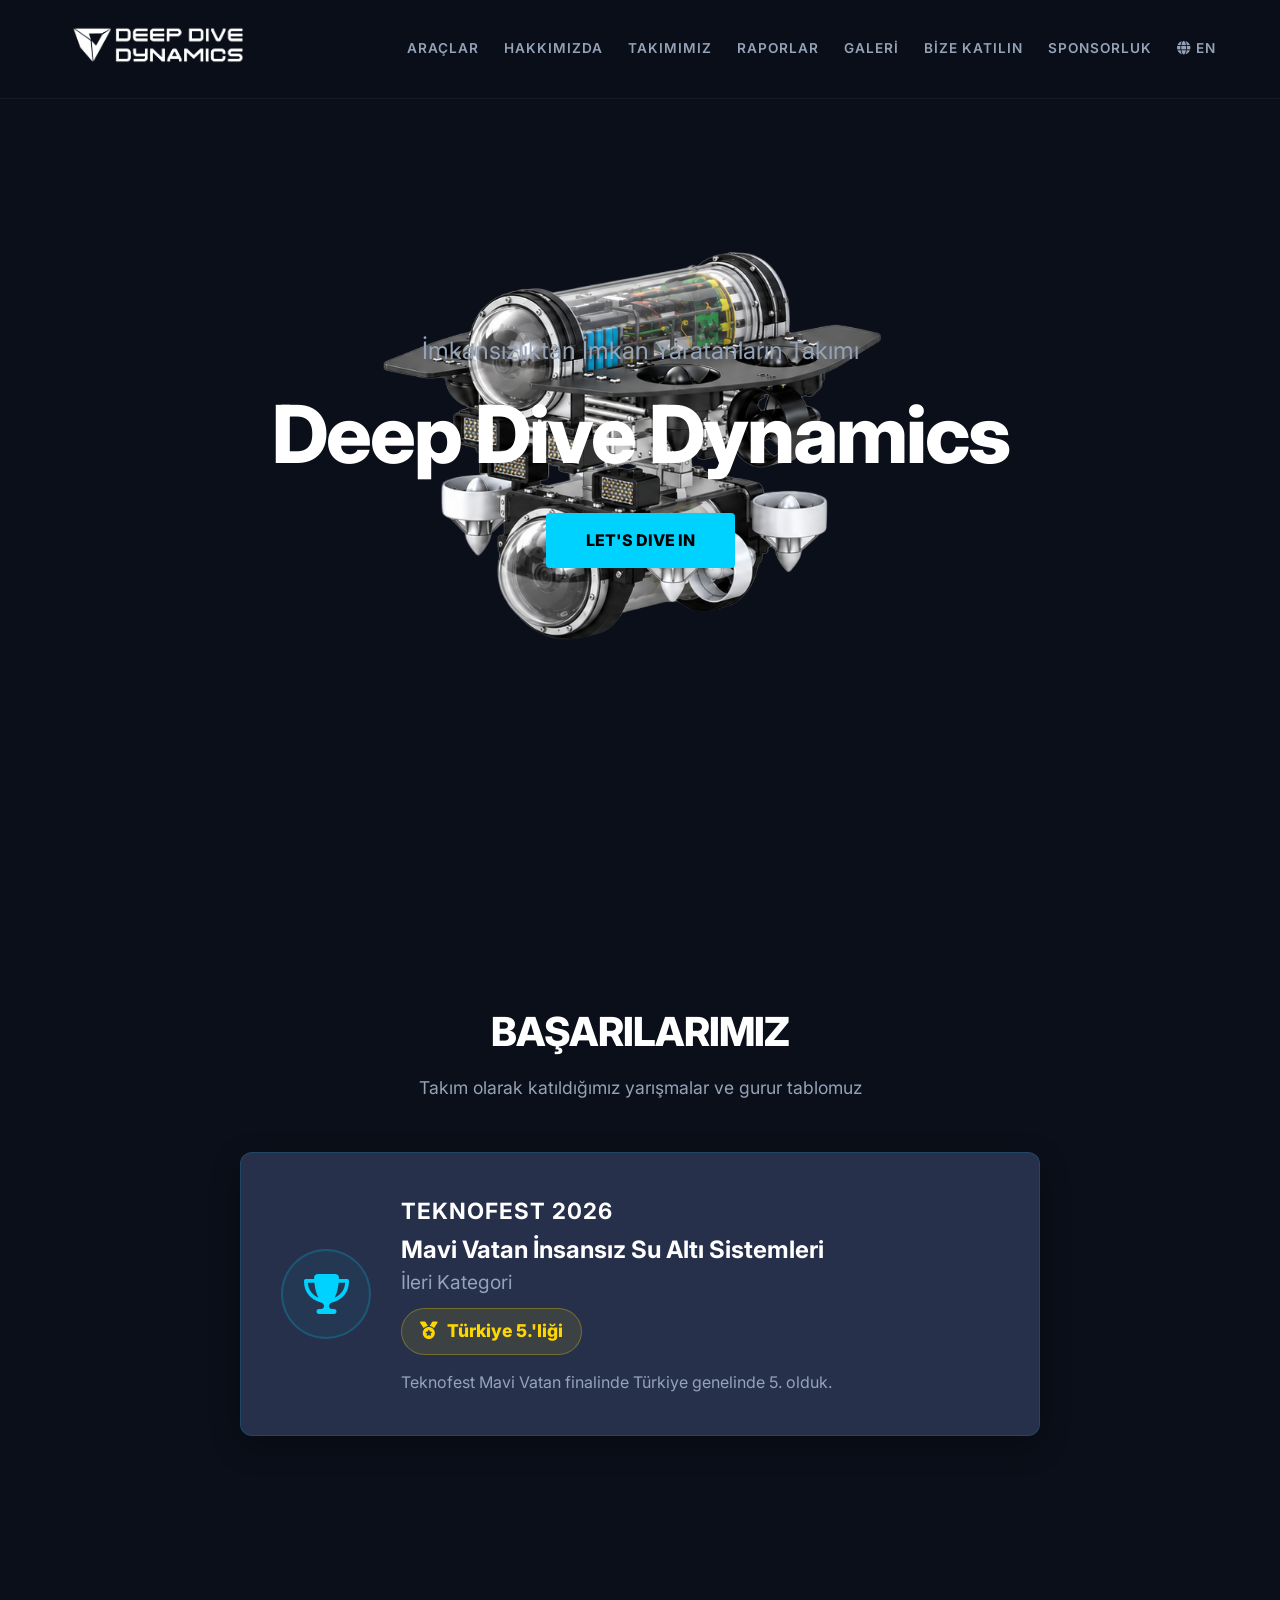
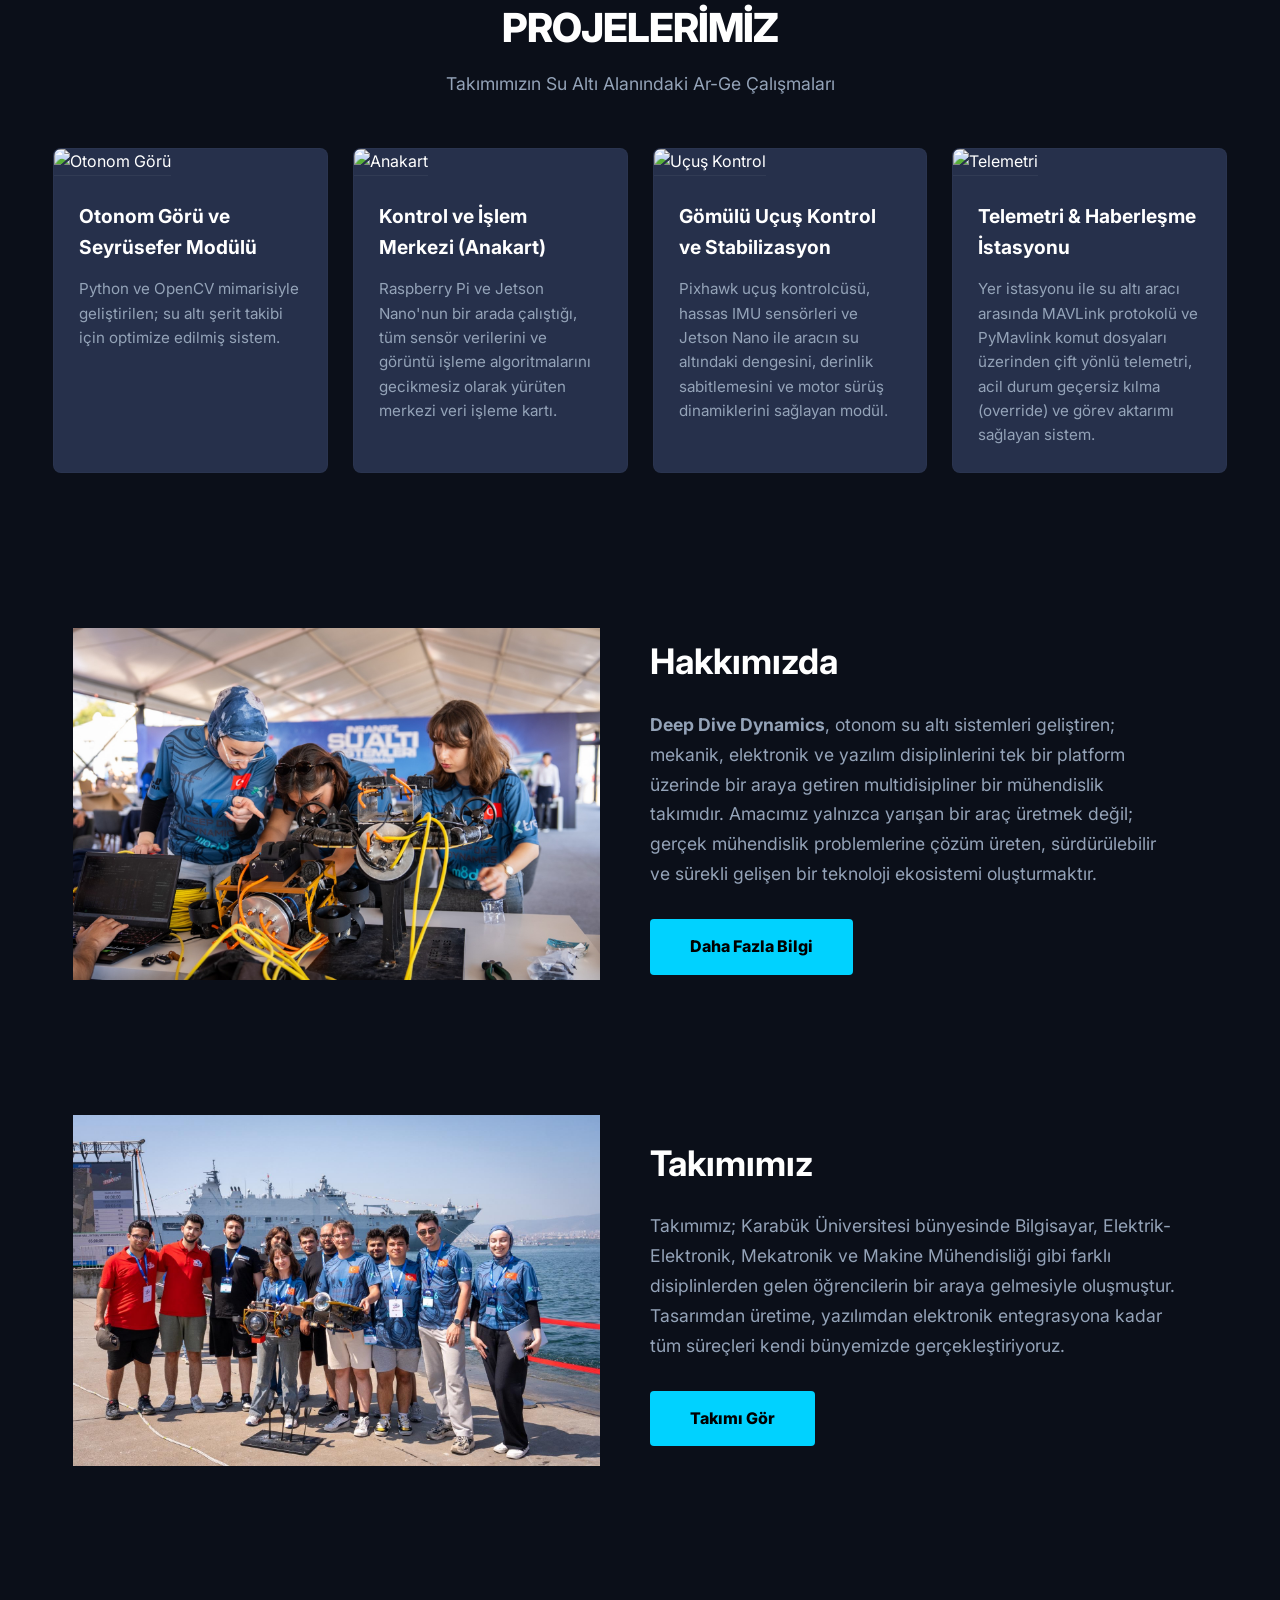
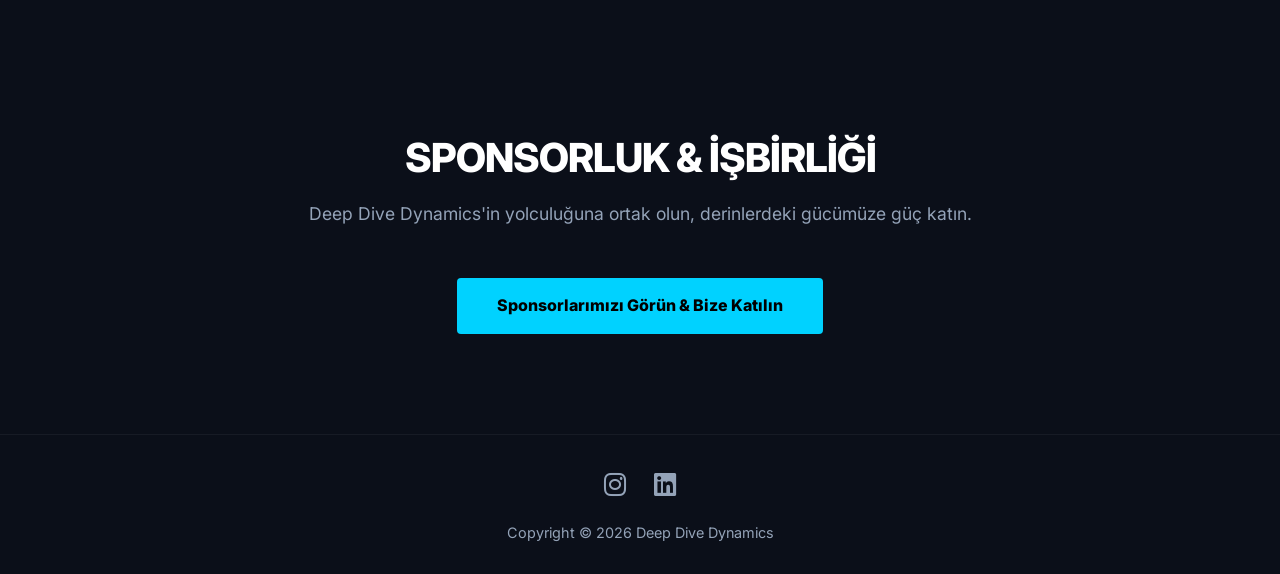
==== index.html @ e18aa96f "Update print statement from 'Hello' to 'Goodbye'" ====
<!DOCTYPE html>
<html lang="tr">

<head>
    <meta charset="UTF-8">
    <meta name="viewport" content="width=device-width, initial-scale=1.0">
    <title>Deep Dive Dynamics</title>
    <meta name="description" content="Deep Dive Dynamics - İnsansız Su Altı Sistemleri.">
    <meta property="og:title" content="Deep Dive Dynamics">
    <meta property="og:description"
        content="İmkansızlıktan imkan yaratanların takımı. Geleceğin otonom su altı araçlarını tasarlıyoruz.">

    <link rel="stylesheet" href="https://cdnjs.cloudflare.com/ajax/libs/font-awesome/6.7.2/css/all.min.css">
    <link rel="icon" sizes="192x192" href="images/logo_tek.png">
    <link rel="stylesheet" href="style.css?v=3">
</head>

<body>
    <div id="preloader">
        <img src="images/logo.png" alt="Yükleniyor...">
    </div>

    <header>
        <div class="logo">
            <a href="index.html">
                <img src="images/logo.png" alt="Deep Dive Dynamics Logo">
            </a>
        </div>

        <div class="menu-toggle" id="mobile-menu">
            <i class="fa-solid fa-bars"></i>
        </div>

        <nav id="nav-menu">
            <a href="araclar.html" data-tr="ARAÇLAR" data-en="VEHICLES">ARAÇLAR</a>
            <a href="hakkimizda.html" data-tr="HAKKIMIZDA" data-en="ABOUT US">HAKKIMIZDA</a>
            <a href="takimimiz.html" data-tr="TAKIMIMIZ" data-en="OUR TEAM">TAKIMIMIZ</a>
            <a href="raporlar.html" data-tr="RAPORLAR" data-en="PAPERS">RAPORLAR</a>
            <a href="galeri.html" data-tr="GALERİ" data-en="GALLERY">GALERİ</a>
            <a href="https://docs.google.com/forms/d/e/1FAIpQLScR8scqBRYS02zoFpXVMVBQeoAkeAK_aq12Xqm8TAhwSs1n3A/viewform"
                target="_blank" data-tr="BİZE KATILIN" data-en="JOIN US">BİZE KATILIN</a>
            <a href="sponsorlar.html" data-tr="SPONSORLUK" data-en="SPONSORSHIP">SPONSORLUK</a>
            <a href="#" id="lang-toggle">
                <i class="fa-solid fa-globe"></i> EN
            </a>
        </nav>
    </header>

    <section id="hero">
        <p data-tr="İmkansızlıktan İmkan Yaratanların Takımı"
            data-en="The Team That Creates Possibility Out of Impossibility">İmkansızlıktan İmkan Yaratanların Takımı
        </p>
        <h1>Deep Dive Dynamics</h1>
        <a href="#projelerimiz" class="btn" data-tr="LET'S DIVE IN" data-en="LET'S DIVE IN">LET'S DIVE IN</a>
    </section>

    <section id="basarilarimiz">
        <h2 class="section-title" data-tr="BAŞARILARIMIZ" data-en="ACHIEVEMENTS">BAŞARILARIMIZ</h2>
        <p class="section-subtitle" data-tr="Takım olarak katıldığımız yarışmalar ve gurur tablomuz"
            data-en="The competitions we participated in and our wall of pride">Takım olarak katıldığımız yarışmalar ve
            gurur tablomuz</p>

        <div class="timeline" style="align-items: center;">
            <div class="award-card"
                style="display: flex; flex-wrap: wrap; align-items: center; gap: 30px; max-width: 800px; width: 100%; padding: 40px; border-radius: 12px; border: 1px solid rgba(0, 210, 255, 0.15); box-shadow: 0 10px 30px rgba(0,0,0,0.3);">
                <div
                    style="min-width: 90px; height: 90px; background: rgba(0, 210, 255, 0.05); border-radius: 50%; display: flex; justify-content: center; align-items: center; border: 2px solid rgba(0, 210, 255, 0.2);">
                    <i class="fa-solid fa-trophy" style="color: var(--accent-color); font-size: 2.5rem;"></i>
                </div>
                <div style="flex: 1; min-width: 250px;">
                    <h3 style="font-size: 1.4rem; margin-bottom: 5px; letter-spacing: 1px;">TEKNOFEST 2026</h3>
                    <h4 style="font-size: 1.5rem; margin-bottom: 12px; color: var(--text-light); line-height: 1.3;"
                        data-tr="Mavi Vatan İnsansız Su Altı Sistemleri <br> <span style='font-size: 1.2rem; font-weight: 400; color: var(--text-muted);'>İleri Kategori</span>"
                        data-en="Blue Homeland Unmanned Underwater Systems <br> <span style='font-size: 1.2rem; font-weight: 400; color: var(--text-muted);'>Advanced Category</span>">
                        Mavi Vatan İnsansız Su Altı Sistemleri <br>
                        <span style="font-size: 1.2rem; font-weight: 400; color: var(--text-muted);">İleri
                            Kategori</span>
                    </h4>
                    <div style="display: inline-block; background: rgba(255, 215, 0, 0.1); color: #ffd700; padding: 8px 18px; border-radius: 30px; font-weight: 800; font-size: 1.1rem; border: 1px solid rgba(255, 215, 0, 0.3);"
                        data-tr="<i class='fa-solid fa-medal' style='margin-right: 5px;'></i> Türkiye 5.'liği"
                        data-en="<i class='fa-solid fa-medal' style='margin-right: 5px;'></i> 5th Place in Turkey">
                        <i class="fa-solid fa-medal" style="margin-right: 5px;"></i> Türkiye 5.'liği
                    </div>
                    <p class="muted-text" style="margin-top: 15px; line-height: 1.6;"
                        data-tr="Teknofest Mavi Vatan finalinde Türkiye genelinde 5. olduk."
                        data-en="We ranked 5th across Turkey in the Teknofest Blue Homeland finals.">Teknofest Mavi
                        Vatan finalinde Türkiye genelinde 5. olduk.</p>
                </div>
            </div>
        </div>
    </section>

    <section id="projelerimiz">
        <h2 class="section-title" data-tr="PROJELERİMİZ" data-en="PROJECTS">PROJELERİMİZ</h2>
        <p class="section-subtitle" data-tr="Takımımızın Su Altı Alanındaki Ar-Ge Çalışmaları"
            data-en="Our Team's R&D Works in the Underwater Domain">Takımımızın Su Altı Alanındaki Ar-Ge Çalışmaları</p>
        <div class="grid">
            <div class="card">
                <img src="images/proje1.jpg" alt="Otonom Görü">
                <div class="card-content">
                    <h3 data-tr="Otonom Görü ve Seyrüsefer Modülü" data-en="Autonomous Vision and Navigation Module">
                        Otonom Görü ve Seyrüsefer Modülü</h3>
                    <p data-tr="Python ve OpenCV mimarisiyle geliştirilen; su altı şerit takibi için optimize edilmiş sistem."
                        data-en="System developed with Python and OpenCV architecture; optimized for underwater lane tracking.">
                        Python ve OpenCV mimarisiyle geliştirilen; su altı şerit takibi için optimize edilmiş sistem.
                    </p>
                </div>
            </div>
            <div class="card">
                <img src="images/proje2.jpg" alt="Anakart">
                <div class="card-content">
                    <h3 data-tr="Kontrol ve İşlem Merkezi (Anakart)"
                        data-en="Control and Processing Center (Motherboard)">Kontrol ve İşlem Merkezi (Anakart)</h3>
                    <p data-tr="Raspberry Pi ve Jetson Nano'nun bir arada çalıştığı, tüm sensör verilerini ve görüntü işleme algoritmalarını gecikmesiz olarak yürüten merkezi veri işleme kartı."
                        data-en="Central data processing board where Raspberry Pi and Jetson Nano work together, executing all sensor data and image processing algorithms without latency.">
                        Raspberry Pi ve Jetson Nano'nun bir arada çalıştığı, tüm sensör verilerini ve görüntü işleme
                        algoritmalarını gecikmesiz olarak yürüten merkezi veri işleme kartı.</p>
                </div>
            </div>
            <div class="card">
                <img src="images/proje3.jpg" alt="Uçuş Kontrol">
                <div class="card-content">
                    <h3 data-tr="Gömülü Uçuş Kontrol ve Stabilizasyon"
                        data-en="Embedded Flight Control and Stabilization">Gömülü Uçuş Kontrol ve Stabilizasyon</h3>
                    <p data-tr="Pixhawk uçuş kontrolcüsü, hassas IMU sensörleri ve Jetson Nano ile aracın su altındaki dengesini, derinlik sabitlemesini ve motor sürüş dinamiklerini sağlayan modül."
                        data-en="Module providing the vehicle's underwater balance, depth holding, and motor driving dynamics with Pixhawk flight controller, precise IMU sensors, and Jetson Nano.">
                        Pixhawk uçuş kontrolcüsü, hassas IMU sensörleri ve Jetson Nano ile aracın su altındaki
                        dengesini, derinlik sabitlemesini ve motor sürüş dinamiklerini sağlayan modül.</p>
                </div>
            </div>
            <div class="card">
                <img src="images/proje4.jpg" alt="Telemetri">
                <div class="card-content">
                    <h3 data-tr="Telemetri & Haberleşme İstasyonu" data-en="Telemetry & Communication Station">Telemetri
                        & Haberleşme İstasyonu</h3>
                    <p data-tr="Yer istasyonu ile su altı aracı arasında MAVLink protokolü ve PyMavlink komut dosyaları üzerinden çift yönlü telemetri, acil durum geçersiz kılma (override) ve görev aktarımı sağlayan sistem."
                        data-en="System providing bi-directional telemetry, emergency override, and mission transfer between the ground station and the underwater vehicle via MAVLink protocol and PyMavlink scripts.">
                        Yer istasyonu ile su altı aracı arasında MAVLink protokolü ve PyMavlink komut dosyaları
                        üzerinden çift yönlü telemetri, acil durum geçersiz kılma (override) ve görev aktarımı sağlayan
                        sistem.</p>
                </div>
            </div>
        </div>
    </section>

    <!-- =========================================
         HAKKIMIZDA & TAKIMIMIZ (İKİ SÜTUNLU TASARIM)
         ========================================= -->
    <section id="hakkimizda-takim" style="padding-top: 60px;">
        
        <!-- Hakkımızda Bloğu -->
        <div class="split-section">
            <div class="split-image">
                <!-- Buraya kendi ekibinizin çalışırken çekilmiş yatay bir fotoğrafını koyabilirsin -->
                <img src="images/ekibimiz/2025-2026/hakkimizda-gorsel.jpeg" alt="Deep Dive Dynamics Çalışma Anı">
            </div>
            <div class="split-content">
                <h2 data-tr="Hakkımızda" data-en="About Us">Hakkımızda</h2>
                <p data-tr="<strong>Deep Dive Dynamics</strong>, otonom su altı sistemleri geliştiren; mekanik, elektronik ve yazılım disiplinlerini tek bir platform üzerinde bir araya getiren multidisipliner bir mühendislik takımıdır. Amacımız yalnızca yarışan bir araç üretmek değil; gerçek mühendislik problemlerine çözüm üreten, sürdürülebilir ve sürekli gelişen bir teknoloji ekosistemi oluşturmaktır." 
                   data-en="<strong>Deep Dive Dynamics</strong> is a multidisciplinary engineering team developing autonomous underwater systems; bringing together mechanical, electronic, and software disciplines on a single platform. Our goal is not merely to produce a competing vehicle, but to create a sustainable and continuously evolving technology ecosystem.">
                   <strong>Deep Dive Dynamics</strong>, otonom su altı sistemleri geliştiren; mekanik, elektronik ve yazılım disiplinlerini tek bir platform üzerinde bir araya getiren multidisipliner bir mühendislik takımıdır. Amacımız yalnızca yarışan bir araç üretmek değil; gerçek mühendislik problemlerine çözüm üreten, sürdürülebilir ve sürekli gelişen bir teknoloji ekosistemi oluşturmaktır.
                </p>
                <a href="hakkimizda.html" class="btn" data-tr="Daha Fazla Bilgi" data-en="Learn More">Daha Fazla Bilgi</a>
            </div>
        </div>

        <!-- Takımımız Bloğu -->
        <div class="split-section">
            <div class="split-image">
                <!-- Buraya tüm ekibin toplu fotoğrafını koyabilirsin -->
                <img src="images/ekibimiz/2025-2026/toplu-foto.jpeg" alt="Deep Dive Dynamics Toplu Fotoğraf">
            </div>
            <div class="split-content">
                <h2 data-tr="Takımımız" data-en="Our Team">Takımımız</h2>
                <p data-tr="Takımımız; Karabük Üniversitesi bünyesinde Bilgisayar, Elektrik-Elektronik, Mekatronik ve Makine Mühendisliği gibi farklı disiplinlerden gelen öğrencilerin bir araya gelmesiyle oluşmuştur. Tasarımdan üretime, yazılımdan elektronik entegrasyona kadar tüm süreçleri kendi bünyemizde gerçekleştiriyoruz." 
                   data-en="Our team consists of students from various disciplines such as Computer, Electrical-Electronics, Mechatronics, and Mechanical Engineering at Karabük University. We carry out all processes internally, from design to production, and from software to electronic integration.">
                   Takımımız; Karabük Üniversitesi bünyesinde Bilgisayar, Elektrik-Elektronik, Mekatronik ve Makine Mühendisliği gibi farklı disiplinlerden gelen öğrencilerin bir araya gelmesiyle oluşmuştur. Tasarımdan üretime, yazılımdan elektronik entegrasyona kadar tüm süreçleri kendi bünyemizde gerçekleştiriyoruz.
                </p>
                <a href="takimimiz.html" class="btn" data-tr="Takımı Gör" data-en="Meet the Team">Takımı Gör</a>
            </div>
        </div>

    </section>

    <section id="sponsorluk">
        <h2 class="section-title" data-tr="SPONSORLUK & İŞBİRLİĞİ" data-en="SPONSORSHIP & COLLABORATION">SPONSORLUK &
            İŞBİRLİĞİ</h2>
        <p class="section-subtitle"
            data-tr="Deep Dive Dynamics'in yolculuğuna ortak olun, derinlerdeki gücümüze güç katın."
            data-en="Join the journey of Deep Dive Dynamics and add strength to our power in the depths.">Deep Dive
            Dynamics'in yolculuğuna ortak olun, derinlerdeki gücümüze güç katın.</p>
        <div style="text-align: center; margin-bottom: 40px;">
            <a href="sponsorlar.html" class="btn" data-tr="Sponsorlarımızı Görün & Bize Katılın"
                data-en="See Our Sponsors & Join Us">Sponsorlarımızı Görün & Bize Katılın</a>
        </div>
    </section>

    <footer>
        <div class="footer-socials">
            <a href="https://www.instagram.com/deepdivedynamics/" target="_blank" aria-label="Instagram"><i
                    class="fa-brands fa-instagram"></i></a>
            <a href="https://www.linkedin.com/in/deep-dive-dynamics-aba6392b6/" target="_blank" aria-label="LinkedIn"><i
                    class="fa-brands fa-linkedin"></i></a>
        </div>
        <p>Copyright &copy; 2026 Deep Dive Dynamics</p>
    </footer>

    <script>
        // Yükleme Ekranı
        window.addEventListener("load", () => {
            const preloader = document.getElementById("preloader");
            setTimeout(() => { preloader.style.opacity = "0"; preloader.style.visibility = "hidden"; }, 1000);
        });

        // ScrollSpy (Menü Vurgulama)
        const sections = document.querySelectorAll("section");
        const navLinks = document.querySelectorAll("header nav a:not(#lang-toggle)");
        window.addEventListener("scroll", () => {
            let current = "";
            sections.forEach((section) => {
                const sectionTop = section.offsetTop;
                if (window.scrollY >= sectionTop - 150) current = section.getAttribute("id");
            });
            if (Math.ceil(window.innerHeight + window.scrollY) >= document.documentElement.scrollHeight - 50) current = "sponsorluk";
            navLinks.forEach((link) => {
                link.classList.remove("active");
                if (current && link.getAttribute("href").includes(current)) link.classList.add("active");
            });
        });

        // Hamburger Menü
        const mobileMenu = document.getElementById('mobile-menu');
        const navMenu = document.getElementById('nav-menu');
        if (mobileMenu && navMenu) {
            mobileMenu.addEventListener('click', () => {
                navMenu.classList.toggle('active');
                const icon = mobileMenu.querySelector('i');
                if (navMenu.classList.contains('active')) {
                    icon.classList.remove('fa-bars'); icon.classList.add('fa-xmark');
                } else {
                    icon.classList.remove('fa-xmark'); icon.classList.add('fa-bars');
                }
            });
            navMenu.querySelectorAll('a').forEach(link => {
                link.addEventListener('click', () => {
                    navMenu.classList.remove('active');
                    mobileMenu.querySelector('i').classList.remove('fa-xmark');
                    mobileMenu.querySelector('i').classList.add('fa-bars');
                });
            });
        }

        // Çoklu Dil Motoru
        const langToggle = document.getElementById('lang-toggle');
        const translatableElements = document.querySelectorAll('[data-tr]');
        let currentLang = localStorage.getItem('site_lang') || 'tr';
        applyLanguage(currentLang);

        if (langToggle) {
            langToggle.addEventListener('click', (e) => {
                e.preventDefault();
                currentLang = currentLang === 'tr' ? 'en' : 'tr';
                localStorage.setItem('site_lang', currentLang);
                applyLanguage(currentLang);
            });
        }

        function applyLanguage(lang) {
            if (lang === 'tr') {
                if (langToggle) langToggle.innerHTML = '<i class="fa-solid fa-globe"></i> EN';
            } else {
                if (langToggle) langToggle.innerHTML = '<i class="fa-solid fa-globe"></i> TR';
            }
            translatableElements.forEach(el => {
                const translation = el.getAttribute(`data-${lang}`);
                if (translation) {
                    if (el.tagName === 'INPUT' || el.tagName === 'TEXTAREA') { el.placeholder = translation; }
                    else { el.innerHTML = translation; }
                }
            });
        }
    </script>
</body>

</html>
---- style.css ----
@import url('https://fonts.googleapis.com/css2?family=Inter:wght@300;400;600;800&display=swap');

:root {
    --bg-color: #0b0f19;
    --surface-color: #26304b;
    --surface-hover: #1e2538;
    --accent-color: #00d2ff;
    --text-light: #ffffff;
    --text-muted: #94a3b8;
}

* {
    margin: 0;
    padding: 0;
    box-sizing: border-box;
    font-family: 'Inter', sans-serif;
    scroll-behavior: smooth;
}

body {
    background-color: var(--bg-color);
    color: var(--text-light);
    line-height: 1.6;
}

/* =========================================
   PRELOADER
   ========================================= */
#preloader {
    position: fixed;
    top: 0;
    left: 0;
    right: 0;
    bottom: 0; 
    background-color: var(--bg-color); 
    display: flex;
    justify-content: center;
    align-items: center;
    z-index: 99999;
    transition: opacity 0.5s ease, visibility 0.5s ease; 
}

#preloader img {
    width: 350px;
    animation: pulse 1.5s infinite;
}

@keyframes pulse {
    0% { transform: scale(0.9); opacity: 0.7; }
    50% { transform: scale(1.1); opacity: 1; }
    100% { transform: scale(0.9); opacity: 0.7; }
}

/* =========================================
   HEADER & NAVBAR
   ========================================= */
header {
    position: fixed;
    top: 0;
    width: 100%;
    background-color: rgba(11, 15, 25, 0.95);
    backdrop-filter: blur(5px);
    display: flex;
    justify-content: space-between;
    align-items: center;
    padding: 20px 5%;
    z-index: 1000;
    border-bottom: 1px solid rgba(255, 255, 255, 0.05);
}

.logo img {
    height: 50px;
    width: auto;
}

.menu-toggle {
    display: none;
    color: var(--text-light);
    font-size: 2rem;
    cursor: pointer;
}

nav {
    display: flex;
    align-items: center;
}

nav a {
    color: var(--text-muted);
    text-decoration: none;
    margin-left: 25px;
    font-size: 0.85rem;
    font-weight: 600;
    letter-spacing: 1px;
    transition: color 0.3s;
    text-transform: uppercase;
}

nav a:hover,
nav a.active {
    color: var(--accent-color);
}

/* =========================================
   GENEL BÖLÜM AYARLARI
   ========================================= */
.page-wrapper {
    padding-top: 150px;
    min-height: 80vh;
}

section {
    padding: 100px 1% 60px;
    max-width: 1200px;
    margin: 0 auto;
}

.section-title {
    text-align: center;
    font-size: 2.5rem;
    font-weight: 800;
    margin-bottom: 10px;
    text-transform: uppercase;
    letter-spacing: -1px;
}

.section-subtitle {
    text-align: center;
    color: var(--text-muted);
    margin-bottom: 50px;
    font-size: 1.1rem;
}

/* =========================================
   HERO (ANA EKRAN)
   ========================================= */
#hero {
    height: 100vh;
    max-width: 100%;
    padding: 0;
    display: flex;
    flex-direction: column;
    justify-content: center;
    align-items: center;
    text-align: center;
    background-color: var(--bg-color);
    background: url('images/araclar/araclar_bagli.png') center/contain no-repeat;
}

#hero h1 {
    font-size: 5rem;
    font-weight: 800;
    margin-bottom: 15px;
    letter-spacing: -2px;
}

#hero p {
    font-size: 1.5rem;
    color: var(--text-muted);
}

.btn {
    display: inline-block;
    background-color: var(--accent-color);
    color: #000;
    padding: 15px 40px;
    font-weight: 800;
    text-decoration: none;
    border-radius: 4px;
    transition: transform 0.2s, box-shadow 0.2s;
}

.btn:hover {
    transform: translateY(-2px);
    box-shadow: 0 10px 20px rgba(0, 210, 255, 0.2);
}

/* =========================================
   GENEL KART SİSTEMİ (PROJELER, BAŞARILAR)
   ========================================= */
.timeline {
    display: flex;
    flex-direction: column;
    gap: 20px;
}

.award-card {
    background-color: var(--surface-color);
    padding: 30px;
    border-left: 4px solid var(--accent-color);
    border-radius: 4px;
}

.muted-text { color: var(--text-muted); }

.grid {
    display: grid;
    grid-template-columns: repeat(auto-fit, minmax(250px, 1fr));
    gap: 25px;
    justify-content: center;
}

.card {
    background-color: var(--surface-color);
    border-radius: 8px;
    cursor: pointer;
    transition: transform 0.3s, background-color 0.3s;
    border: 1px solid rgba(255, 255, 255, 0.02);
    overflow: hidden;
}

.card:hover {
    background-color: var(--surface-hover);
    transform: translateY(-5px);
}

.card img {
    width: 100%;
    height: 200px;
    object-fit: cover;
    border-bottom: 1px solid rgba(255, 255, 255, 0.05);
}

.card-content { padding: 25px; }
.card-content h3 { font-size: 1.2rem; margin-bottom: 15px; color: var(--text-light); }
.card-content p { color: var(--text-muted); font-size: 0.95rem; }

/* =========================================
   HAKKIMIZDA & TAKIMIMIZ (İKİ SÜTUNLU TASARIM)
   ========================================= */
.split-section {
    display: flex;
    align-items: center;
    gap: 50px;
    margin-bottom: 80px;
    overflow: hidden;
}

.split-image {
    flex: 1; 
    min-height: 350px;
    margin-left: 20px;
}

.split-image img {
    width: 100%;
    height: 100%;
    object-fit: cover;
    display: block;
}

.split-content {
    flex: 1; 
    padding: 40px 50px 40px 0;
    text-align: left;
}

.split-content h2 {
    font-size: 2.2rem;
    color: var(--text-light);
    margin-bottom: 20px;
}

.split-content p {
    color: var(--text-muted);
    font-size: 1.1rem;
    line-height: 1.7;
    margin-bottom: 30px;
}

/* =========================================
   SEÇİCİ TASARIMI (TAKIM VE ARAÇLAR İÇİN)
   ========================================= */
.choice-selector {
    display: flex;
    flex-wrap: wrap;
    justify-content: center;
    gap: 15px;
    margin-bottom: 50px;
}

.choice-btn {
    background-color: transparent;
    color: var(--text-muted);
    border: none;
    padding: 10px 25px;
    font-size: 1.1rem;
    font-weight: 600;
    cursor: pointer;
    border-radius: 30px;
    transition: all 0.3s ease;
}

.choice-btn:hover { color: var(--text-light); }
.choice-btn.active { background-color: var(--accent-color); color: #000; }

.team-choice-content {
    display: none;
    animation: fadeIn 0.5s ease;
}

.team-choice-content.active { display: block; }

@keyframes fadeIn {
    from { opacity: 0; transform: translateY(10px); }
    to { opacity: 1; transform: translateY(0); }
}

/* =========================================
   ARAÇ İNFOGRAFİK TASARIMI (YENİ EKLENEN)
   ========================================= */
.vehicle-showcase {
    background-color: var(--surface-color);
    border-radius: 16px;
    padding: 40px;
    border: 1px solid rgba(255, 255, 255, 0.05);
    margin-top: 20px;
    color: var(--text-light);
}

.vehicle-header-grid {
    display: flex;
    justify-content: space-between;
    align-items: center;
    margin-bottom: 50px;
    gap: 30px;
}

.vehicle-title-box { flex: 1; }
.vehicle-main-title { font-size: 3rem; font-weight: 800; line-height: 1.1; color: var(--text-light); letter-spacing: -1px; }
.vehicle-sub-title { font-size: 1.5rem; font-weight: 300; color: var(--text-muted); letter-spacing: 5px; margin: 10px 0 20px 0; }
.vehicle-desc { color: var(--text-muted); font-size: 0.95rem; line-height: 1.6; margin-bottom: 30px; max-width: 300px; }

.vehicle-vision-list { list-style: none; padding: 0; }
.vehicle-vision-list li { display: flex; align-items: center; gap: 15px; margin-bottom: 20px; }
.vehicle-vision-list i { font-size: 24px; color: var(--accent-color); width: 30px; text-align: center; }
.vehicle-vision-list h4 { font-size: 1rem; margin-bottom: 2px; }
.vehicle-vision-list p { font-size: 0.8rem; color: var(--text-muted); margin: 0; }

.vehicle-image-box { flex: 1.5; text-align: center; }
.vehicle-image-box img { max-width: 100%; height: auto; filter: drop-shadow(0 20px 30px rgba(0,0,0,0.5)); }

.vehicle-right-vision { flex: 0.8; text-align: right; font-weight: 300; letter-spacing: 2px; color: var(--text-muted); font-size: 1.2rem; line-height: 1.5; }
.vehicle-right-vision p { margin-bottom: 15px; }
.vehicle-right-vision .line-divider { height: 1px; width: 50px; background-color: var(--accent-color); margin: 20px 0 20px auto; }
.vehicle-right-vision .small-vision { font-size: 0.9rem; letter-spacing: 4px; }

.vehicle-specs-grid { display: grid; grid-template-columns: repeat(3, 1fr); gap: 40px; border-top: 1px solid rgba(255, 255, 255, 0.1); padding-top: 40px; }
.spec-column { display: flex; flex-direction: column; gap: 20px; }
.spec-item { display: flex; gap: 15px; padding-bottom: 20px; border-bottom: 1px solid rgba(255, 255, 255, 0.05); }
.spec-item i { font-size: 20px; color: var(--accent-color); margin-top: 3px; }
.spec-item h4 { font-size: 1.1rem; margin-bottom: 10px; color: var(--accent-color); }
.spec-item ul { list-style: none; padding: 0; }
.spec-item li { font-size: 0.85rem; color: var(--text-muted); margin-bottom: 6px; display: flex; align-items: center; }
.spec-item li::before { content: "•"; color: var(--text-light); font-weight: bold; margin-right: 8px; }
.spec-item li span { display: inline-block; width: 80px; }

.vehicle-footer-slogan { text-align: right; margin-top: 40px; font-size: 0.7rem; letter-spacing: 5px; color: var(--text-muted); }

/* =========================================
   TAKIM KARTLARI BÖLÜMÜ
   ========================================= */
.team-member {
    width: calc((100% - 60px) / 4) !important;
    max-width: 240px;
}

.team-member .card-content { text-align: center; }
.team-member .card-content p { color: var(--accent-color); font-weight: 600; }

.team-member img {
    width: 140px;
    height: 140px;
    object-fit: cover;
    object-position: top;
    border-radius: 50%;
    margin: 25px auto 0;
    display: block;
    border: none;
}

.captain-container {
    display: flex;
    justify-content: center;
    margin-bottom: 30px;
}

.captain-container .card {
    width: 240px;
    max-width: 100%;
}

.team-grid-3, 
.team-otomatik {
    display: flex;
    flex-wrap: wrap;
    justify-content: center;
    gap: 20px;
    max-width: 1040px;
    margin: 0 auto 60px auto;
}

.link { display: inline-block; margin-top: 15px; }
.link i { font-size: 26px; color: #ffffff; transition: transform 0.3s, color 0.3s; }
.link:hover i { color: #0077b5; transform: scale(1.2); }

/* =========================================
   İÇ SAYFALAR (Hakkımızda Detayları vb.)
   ========================================= */
.content-section { margin-bottom: 60px; }
.content-section p { color: var(--text-muted); font-size: 1.1rem; margin-bottom: 15px; line-height: 1.8; }
.content-title { color: var(--text-light); font-size: 1.8rem; margin-bottom: 20px; border-left: 4px solid var(--accent-color); padding-left: 15px; }

.mv-grid {
    display: grid;
    grid-template-columns: repeat(auto-fit, minmax(300px, 1fr));
    gap: 30px;
    margin: 40px 0;
}

.info-card {
    background-color: var(--surface-color);
    padding: 30px;
    border-radius: 8px;
    border: 1px solid rgba(255, 255, 255, 0.02);
    transition: transform 0.3s;
}

.info-card:hover { transform: translateY(-5px); border-color: rgba(0, 210, 255, 0.3); }
.info-card h3 { color: var(--accent-color); font-size: 1.4rem; margin-bottom: 15px; }

.custom-list {
    list-style: none;
    padding-left: 10px;
    margin-top: 20px;
    display: grid;
    grid-template-columns: repeat(auto-fit, minmax(250px, 1fr));
    gap: 10px;
}

.custom-list li {
    color: var(--text-muted);
    position: relative;
    padding-left: 25px;
    margin-bottom: 8px;
}

.custom-list li::before {
    content: "\f105";
    font-family: "Font Awesome 6 Free";
    font-weight: 900;
    position: absolute;
    left: 0;
    color: var(--accent-color);
}

.process-flow {
    display: flex;
    flex-wrap: wrap;
    justify-content: center;
    align-items: center;
    gap: 15px;
    margin: 30px 0;
    font-size: 1.2rem;
    font-weight: 600;
    color: var(--text-light);
}

.process-flow i { color: var(--accent-color); font-size: 1rem; }

.visionary-ending {
    text-align: center;
    margin-top: 80px;
    padding: 50px;
    background: linear-gradient(rgba(11, 15, 25, 0.9), rgba(11, 15, 25, 0.9)), url('images/araclar/araclar_bagli.png') center/cover;
    border-radius: 8px;
    border: 1px solid rgba(0, 210, 255, 0.2);
}

.visionary-ending p { color: var(--text-light); font-size: 1.5rem; font-weight: 300; margin-bottom: 10px; }
.visionary-ending h3 { color: var(--accent-color); font-size: 2.5rem; margin-top: 30px; letter-spacing: 1px; }

/* =========================================
   SPONSORLUK & İLETİŞİM FORMU
   ========================================= */
.sponsor-card {
    background-color: #ffffff;
    padding: 30px;
    border-radius: 8px;
    display: flex;
    justify-content: center;
    align-items: center;
    height: 150px;
    transition: transform 0.3s, box-shadow 0.3s;
}

.sponsor-card:hover { transform: translateY(-5px); box-shadow: 0 10px 20px rgba(0, 210, 255, 0.2); }
.sponsor-card img { max-width: 100%; max-height: 100%; object-fit: contain; }

.divider { width: 100%; height: 1px; background: rgba(255, 255, 255, 0.05); margin: 60px 0; }

.contact-form {
    max-width: 900px;
    margin: 0 auto;
    display: grid;
    grid-template-columns: 1fr 1fr;
    gap: 20px;
}

.form-left, .form-right { display: flex; flex-direction: column; gap: 15px; }

.contact-form input,
.contact-form select,
.contact-form textarea {
    width: 100%;
    padding: 15px;
    background-color: var(--surface-color);
    border: 1px solid rgba(255, 255, 255, 0.1);
    color: var(--text-light);
    border-radius: 4px;
    outline: none;
    font-size: 1rem;
    font-family: inherit;
}

.contact-form input:focus,
.contact-form select:focus,
.contact-form textarea:focus { border-color: var(--accent-color); }
.contact-form select option { background-color: var(--surface-color); color: var(--text-light); }
.contact-form textarea { height: 100%; min-height: 200px; resize: none; }
.submit-btn { grid-column: 1 / -1; border: none; cursor: pointer; font-size: 1.1rem; padding: 18px; text-transform: uppercase; }

/* =========================================
   GALERİ & LIGHTBOX
   ========================================= */
.gallery-grid {
    display: grid;
    grid-template-columns: repeat(4, 1fr);
    gap: 15px;
    margin-top: 40px;
    width: 100%;
}

.gallery-img, .gallery-video {
    width: 100%;
    height: 220px;
    object-fit: cover;
    border-radius: 12px;
    cursor: pointer;
    transition: transform 0.3s ease, box-shadow 0.3s ease, border-color 0.3s ease;
    border: 1px solid rgba(255, 255, 255, 0.05);
}

.gallery-img:hover, .gallery-video:hover {
    transform: scale(1.03);
    box-shadow: 0 10px 25px rgba(0, 210, 255, 0.2);
    border-color: rgba(0, 210, 255, 0.4);
}

.lightbox {
    display: none;
    position: fixed;
    z-index: 10000;
    left: 0;
    top: 0;
    width: 100%;
    height: 100%;
    background-color: rgba(11, 15, 25, 0.95);
    backdrop-filter: blur(8px);
}

.lightbox-content {
    margin: auto;
    display: block;
    max-width: 90%;
    max-height: 85vh;
    margin-top: 5vh;
    border-radius: 8px;
    box-shadow: 0 0 40px rgba(0, 210, 255, 0.2);
    animation: zoomIn 0.3s ease;
}

.lightbox-close {
    position: absolute;
    top: 25px;
    right: 40px;
    color: var(--text-light);
    font-size: 45px;
    font-weight: bold;
    cursor: pointer;
    transition: color 0.3s;
}

.lightbox-close:hover { color: var(--accent-color); }

@keyframes zoomIn {
    from { transform: scale(0.8); opacity: 0; }
    to { transform: scale(1); opacity: 1; }
}

/* =========================================
   FOOTER
   ========================================= */
footer {
    text-align: center;
    padding: 30px;
    border-top: 1px solid rgba(255, 255, 255, 0.05);
    color: var(--text-muted);
    font-size: 0.9rem;
}

.footer-socials { margin-bottom: 15px; }

.footer-socials a {
    color: var(--text-muted);
    font-size: 1.6rem;
    margin: 0 12px;
    transition: transform 0.3s, color 0.3s;
    display: inline-block;
}

.footer-socials a:hover { transform: scale(1.2); }
.footer-socials a:hover .fa-instagram { color: #E1306C; }
.footer-socials a:hover .fa-linkedin { color: #0077b5; }


/* =========================================
   ORTA BOY EKRAN (TABLET & LAPTOP) UYUMU
   ========================================= */
@media (max-width: 992px) {
    /* Galeri */
    .gallery-grid { grid-template-columns: repeat(3, 1fr); }
    
    /* Takım 2'li düzen */
    .team-member {
        width: calc((100% - 20px) / 2) !important;
        max-width: 280px;
    }
    
    /* Bölünmüş Düzeni Alt Alta Al */
    .split-section { flex-direction: column; gap: 0; }
    .split-image { width: 100%; min-height: 250px; }
    .split-content { padding: 30px; text-align: center; }

    /* Araç İnfografik 992px Uyumu */
    .vehicle-header-grid { flex-direction: column; text-align: center; }
    .vehicle-title-box, .vehicle-image-box, .vehicle-right-vision { flex: none; width: 100%; }
    .vehicle-desc { max-width: 100%; margin: 0 auto 30px; }
    .vehicle-vision-list { display: flex; justify-content: center; flex-wrap: wrap; gap: 20px; }
    .vehicle-vision-list li { flex-direction: column; text-align: center; }
    .vehicle-right-vision { text-align: center; margin-top: 30px; }
    .vehicle-right-vision .line-divider { margin: 20px auto; }
    .vehicle-specs-grid { grid-template-columns: repeat(2, 1fr); }
}

/* =========================================
   MOBİL (TELEFON) UYUMU (RESPONSIVE)
   ========================================= */
@media (max-width: 768px) {
    #preloader img { width: 80%; }

    /* Menü Ayarları */
    header {
        flex-direction: row;
        justify-content: space-between;
        flex-wrap: wrap;
        padding: 15px 5%;
    }

    .menu-toggle { display: block; }

    nav#nav-menu {
        display: none !important;
        width: 100%;
        flex-direction: column;
        align-items: center;
        background-color: rgba(11, 15, 25, 0.98);
        padding: 20px 0;
        margin-top: 15px;
        gap: 20px;
        border-top: 1px solid rgba(255, 255, 255, 0.1);
    }

    nav#nav-menu.active { display: flex !important; }
    nav a { margin-left: 0 !important; font-size: 1.2rem !important; }

    /* Hero Ayarları */
    #hero {
        height: 80vh !important; 
        background-position: center center !important;
        background-size: cover !important;
        background-attachment: scroll !important; 
    }
    #hero h1 { font-size: 2.8rem !important; letter-spacing: -1px !important; }
    #hero p { font-size: 1.1rem !important; padding: 0 10px; }

    .section-title { font-size: 1.8rem; }
    .section-subtitle { font-size: 0.95rem; margin-bottom: 30px; }

    .award-card {
        flex-direction: column !important;
        text-align: center !important;
        padding: 25px !important;
    }

    .contact-form { grid-template-columns: 1fr; }
    .contact-form textarea { height: 150px; }
    
    .gallery-grid { grid-template-columns: repeat(2, 1fr); }

    /* Araç İnfografik 768px Uyumu */
    .vehicle-specs-grid { grid-template-columns: 1fr; }
    .vehicle-main-title { font-size: 2.2rem; }
}

/* =========================================
   DAR EKRAN MOBİL (KÜÇÜK TELEFONLAR)
   ========================================= */
@media (max-width: 576px) {
    /* Takım Tekli Düzen */
    .team-member { 
        width: 100% !important; 
        max-width: 280px; 
    }
    .team-grid-3, .team-otomatik { max-width: 100%; }
    
    .gallery-grid { grid-template-columns: 1fr; }
}

.video-container {
    position: relative;
    padding-bottom: 56.25%;
    height: 0;
    overflow: hidden;
    width: 100%;
    border-radius: 12px;
    box-shadow: 0 10px 30px rgba(0, 210, 255, 0.15);
    border: 1px solid rgba(255, 255, 255, 0.1);
}

.video-container iframe {
    position: absolute;
    top: 0;
    left: 0;
    width: 100%;
    height: 100%;
    border: none;
}
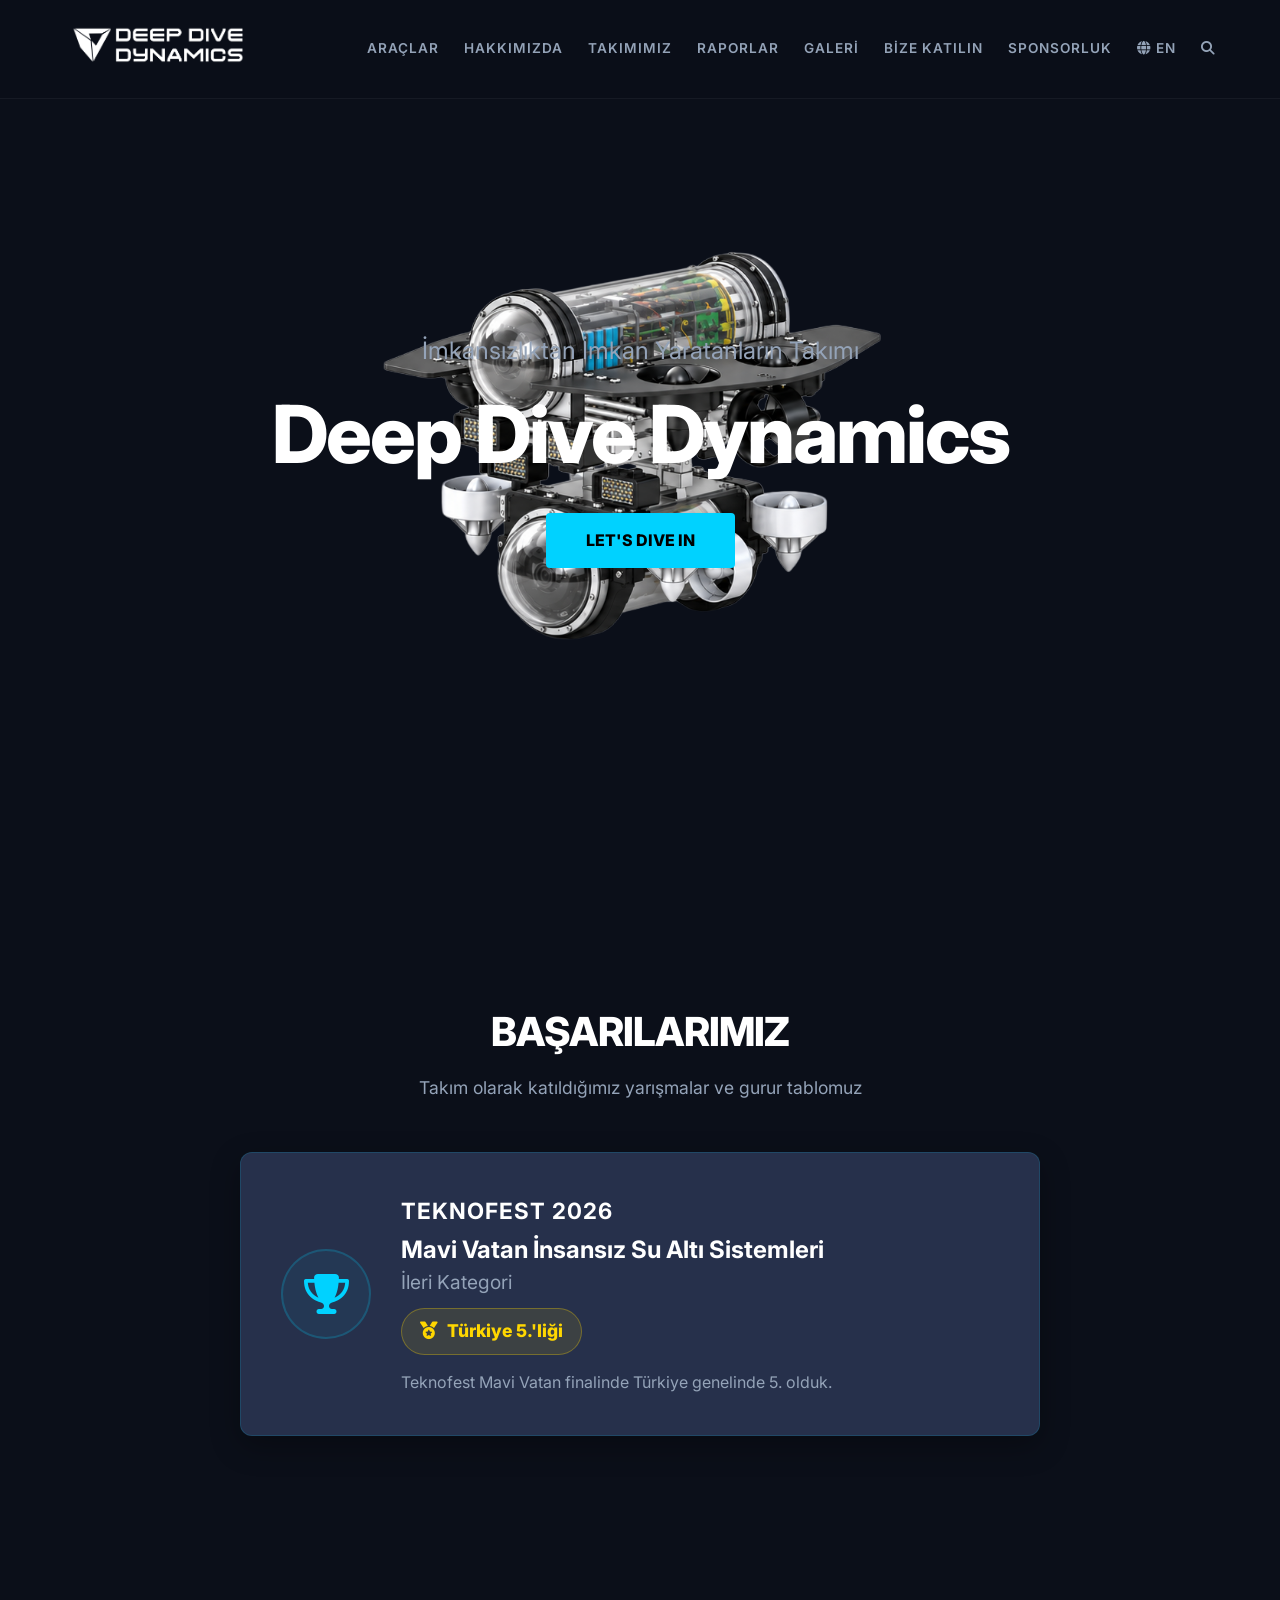
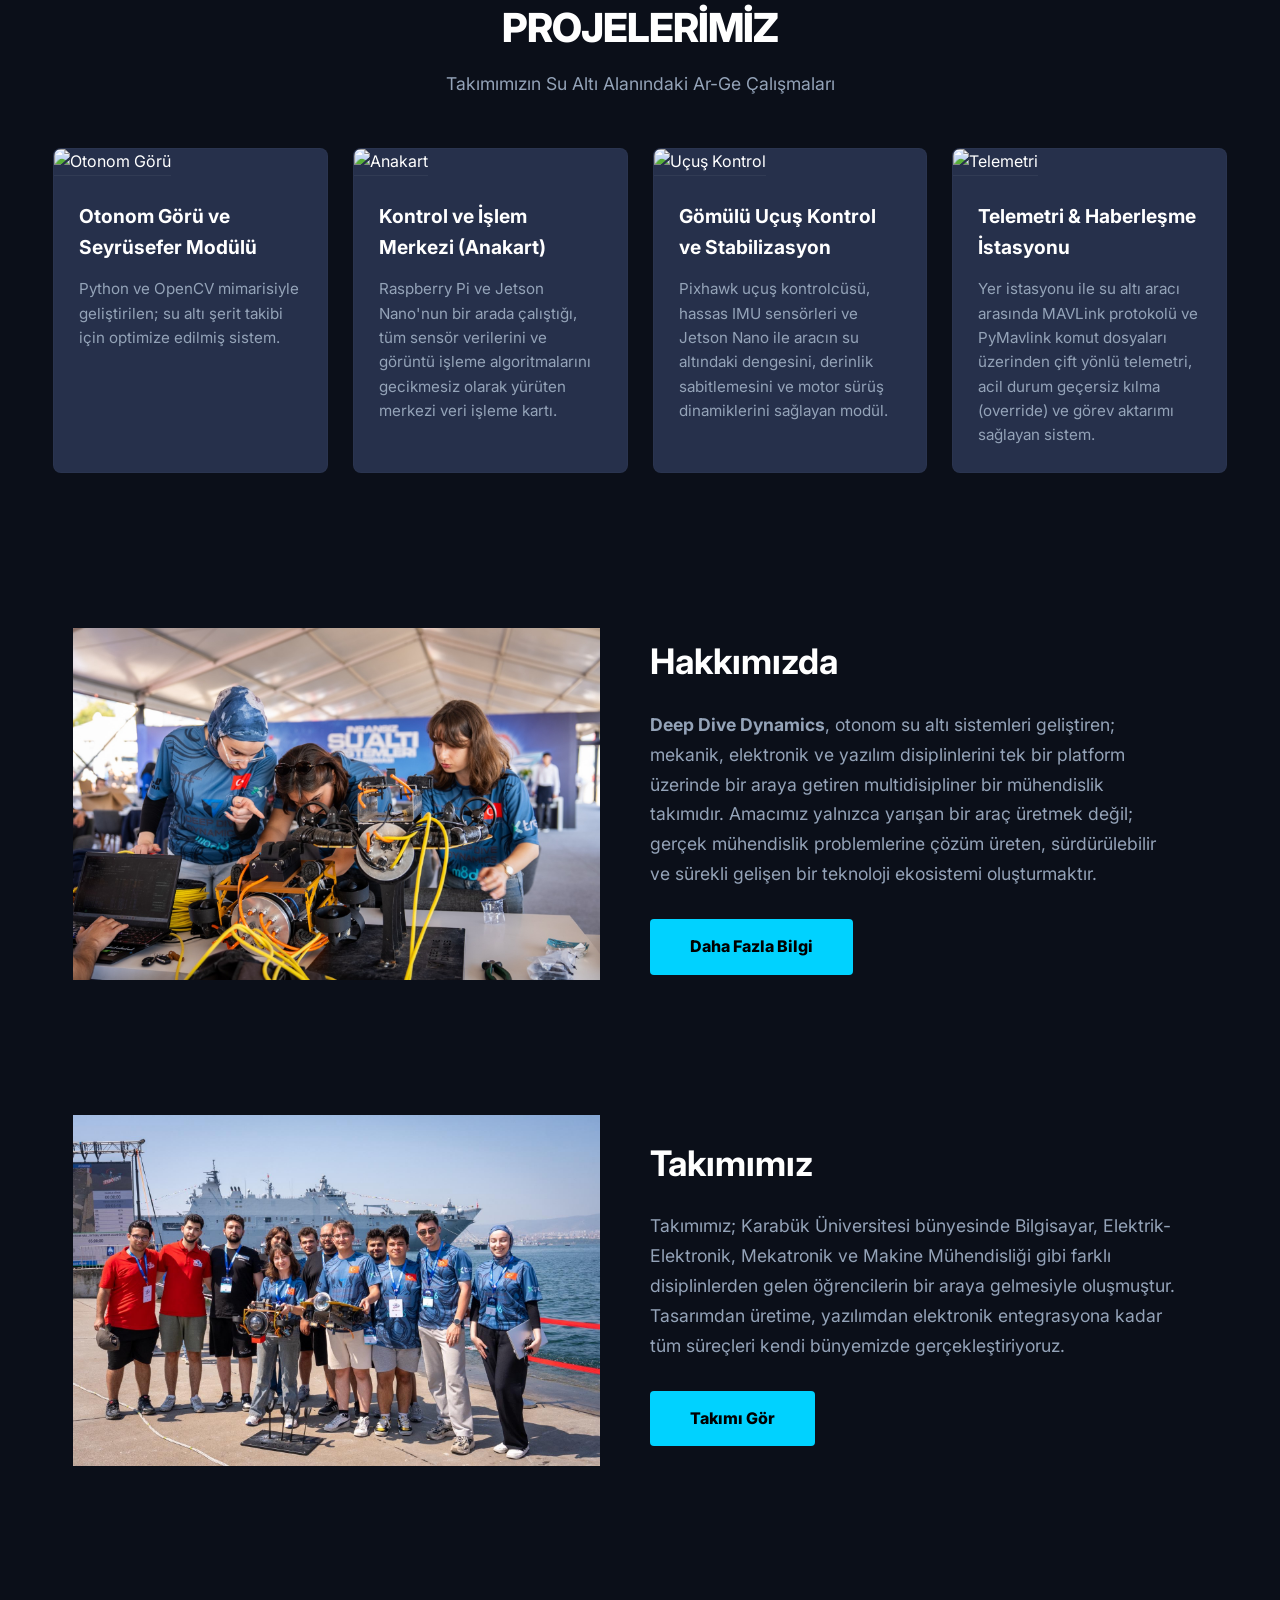
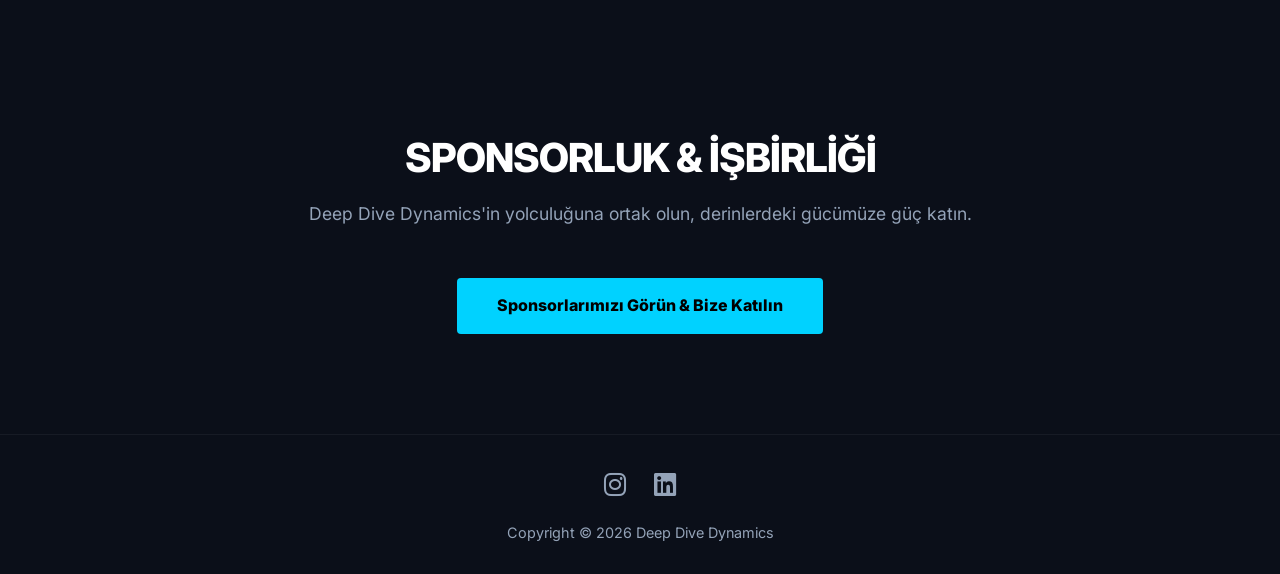
==== commit 90e4d807: "Update print statement from 'Hello' to 'Goodbye'" ====
--- a/index.html
+++ b/index.html
@@ -43,6 +43,7 @@
             <a href="#" id="lang-toggle">
                 <i class="fa-solid fa-globe"></i> EN
             </a>
+            <a href="#" id="search-btn"><i class="fa-solid fa-magnifying-glass"></i></a>
         </nav>
     </header>
 
@@ -147,7 +148,7 @@
          HAKKIMIZDA & TAKIMIMIZ (İKİ SÜTUNLU TASARIM)
          ========================================= -->
     <section id="hakkimizda-takim" style="padding-top: 60px;">
-        
+
         <!-- Hakkımızda Bloğu -->
         <div class="split-section">
             <div class="split-image">
@@ -156,11 +157,15 @@
             </div>
             <div class="split-content">
                 <h2 data-tr="Hakkımızda" data-en="About Us">Hakkımızda</h2>
-                <p data-tr="<strong>Deep Dive Dynamics</strong>, otonom su altı sistemleri geliştiren; mekanik, elektronik ve yazılım disiplinlerini tek bir platform üzerinde bir araya getiren multidisipliner bir mühendislik takımıdır. Amacımız yalnızca yarışan bir araç üretmek değil; gerçek mühendislik problemlerine çözüm üreten, sürdürülebilir ve sürekli gelişen bir teknoloji ekosistemi oluşturmaktır." 
-                   data-en="<strong>Deep Dive Dynamics</strong> is a multidisciplinary engineering team developing autonomous underwater systems; bringing together mechanical, electronic, and software disciplines on a single platform. Our goal is not merely to produce a competing vehicle, but to create a sustainable and continuously evolving technology ecosystem.">
-                   <strong>Deep Dive Dynamics</strong>, otonom su altı sistemleri geliştiren; mekanik, elektronik ve yazılım disiplinlerini tek bir platform üzerinde bir araya getiren multidisipliner bir mühendislik takımıdır. Amacımız yalnızca yarışan bir araç üretmek değil; gerçek mühendislik problemlerine çözüm üreten, sürdürülebilir ve sürekli gelişen bir teknoloji ekosistemi oluşturmaktır.
+                <p data-tr="<strong>Deep Dive Dynamics</strong>, otonom su altı sistemleri geliştiren; mekanik, elektronik ve yazılım disiplinlerini tek bir platform üzerinde bir araya getiren multidisipliner bir mühendislik takımıdır. Amacımız yalnızca yarışan bir araç üretmek değil; gerçek mühendislik problemlerine çözüm üreten, sürdürülebilir ve sürekli gelişen bir teknoloji ekosistemi oluşturmaktır."
+                    data-en="<strong>Deep Dive Dynamics</strong> is a multidisciplinary engineering team developing autonomous underwater systems; bringing together mechanical, electronic, and software disciplines on a single platform. Our goal is not merely to produce a competing vehicle, but to create a sustainable and continuously evolving technology ecosystem.">
+                    <strong>Deep Dive Dynamics</strong>, otonom su altı sistemleri geliştiren; mekanik, elektronik ve
+                    yazılım disiplinlerini tek bir platform üzerinde bir araya getiren multidisipliner bir mühendislik
+                    takımıdır. Amacımız yalnızca yarışan bir araç üretmek değil; gerçek mühendislik problemlerine çözüm
+                    üreten, sürdürülebilir ve sürekli gelişen bir teknoloji ekosistemi oluşturmaktır.
                 </p>
-                <a href="hakkimizda.html" class="btn" data-tr="Daha Fazla Bilgi" data-en="Learn More">Daha Fazla Bilgi</a>
+                <a href="hakkimizda.html" class="btn" data-tr="Daha Fazla Bilgi" data-en="Learn More">Daha Fazla
+                    Bilgi</a>
             </div>
         </div>
 
@@ -172,9 +177,12 @@
             </div>
             <div class="split-content">
                 <h2 data-tr="Takımımız" data-en="Our Team">Takımımız</h2>
-                <p data-tr="Takımımız; Karabük Üniversitesi bünyesinde Bilgisayar, Elektrik-Elektronik, Mekatronik ve Makine Mühendisliği gibi farklı disiplinlerden gelen öğrencilerin bir araya gelmesiyle oluşmuştur. Tasarımdan üretime, yazılımdan elektronik entegrasyona kadar tüm süreçleri kendi bünyemizde gerçekleştiriyoruz." 
-                   data-en="Our team consists of students from various disciplines such as Computer, Electrical-Electronics, Mechatronics, and Mechanical Engineering at Karabük University. We carry out all processes internally, from design to production, and from software to electronic integration.">
-                   Takımımız; Karabük Üniversitesi bünyesinde Bilgisayar, Elektrik-Elektronik, Mekatronik ve Makine Mühendisliği gibi farklı disiplinlerden gelen öğrencilerin bir araya gelmesiyle oluşmuştur. Tasarımdan üretime, yazılımdan elektronik entegrasyona kadar tüm süreçleri kendi bünyemizde gerçekleştiriyoruz.
+                <p data-tr="Takımımız; Karabük Üniversitesi bünyesinde Bilgisayar, Elektrik-Elektronik, Mekatronik ve Makine Mühendisliği gibi farklı disiplinlerden gelen öğrencilerin bir araya gelmesiyle oluşmuştur. Tasarımdan üretime, yazılımdan elektronik entegrasyona kadar tüm süreçleri kendi bünyemizde gerçekleştiriyoruz."
+                    data-en="Our team consists of students from various disciplines such as Computer, Electrical-Electronics, Mechatronics, and Mechanical Engineering at Karabük University. We carry out all processes internally, from design to production, and from software to electronic integration.">
+                    Takımımız; Karabük Üniversitesi bünyesinde Bilgisayar, Elektrik-Elektronik, Mekatronik ve Makine
+                    Mühendisliği gibi farklı disiplinlerden gelen öğrencilerin bir araya gelmesiyle oluşmuştur.
+                    Tasarımdan üretime, yazılımdan elektronik entegrasyona kadar tüm süreçleri kendi bünyemizde
+                    gerçekleştiriyoruz.
                 </p>
                 <a href="takimimiz.html" class="btn" data-tr="Takımı Gör" data-en="Meet the Team">Takımı Gör</a>
             </div>
@@ -194,6 +202,18 @@
                 data-en="See Our Sponsors & Join Us">Sponsorlarımızı Görün & Bize Katılın</a>
         </div>
     </section>
+
+    <!-- =========================================
+         GERÇEK ZAMANLI ARAMA MODALI (PENCERESİ)
+         ========================================= -->
+    <div id="search-modal" class="search-modal">
+        <span class="search-close"><i class="fa-solid fa-xmark"></i></span>
+        <div class="search-modal-content">
+            <input type="text" id="search-input" placeholder="Sitede ne arıyorsunuz?" data-tr="Sitede ne arıyorsunuz?"
+                data-en="What are you looking for?">
+            <div id="search-results" class="search-results"></div>
+        </div>
+    </div>
 
     <footer>
         <div class="footer-socials">
@@ -279,6 +299,195 @@
                 }
             });
         }
+
+        // =========================================
+        // TÜM SİTEYİ VE ÇEVİRİLERİ TARAYAN AKILLI ARAMA MOTORU
+        // =========================================
+        const searchBtn = document.getElementById('search-btn');
+        const searchModal = document.getElementById('search-modal');
+        const searchClose = document.querySelector('.search-close');
+        const searchInput = document.getElementById('search-input');
+        const searchResults = document.getElementById('search-results');
+
+        const sitePages = [
+            'index.html', 'araclar.html', 'hakkimizda.html',
+            'takimimiz.html', 'raporlar.html', 'galeri.html', 'sponsorlar.html'
+        ];
+        let siteCache = [];
+
+        // 1. Arka planda sayfaları yükleme
+        async function loadSiteData() {
+            if (siteCache.length > 0) return;
+            for (let url of sitePages) {
+                try {
+                    const response = await fetch(url);
+                    const htmlText = await response.text();
+                    const parser = new DOMParser();
+                    const doc = parser.parseFromString(htmlText, 'text/html');
+
+                    doc.querySelectorAll('script, style, nav, footer, #search-modal').forEach(el => el.remove());
+
+                    siteCache.push({
+                        url: url,
+                        title: doc.title.split('|')[0].trim(),
+                        dom: doc.body
+                    });
+                } catch (err) {
+                    console.log(url + " yüklenirken hata oluştu.");
+                }
+            }
+        }
+
+        // Modalı Açma ve Kapatma
+        if (searchBtn && searchModal) {
+            searchBtn.addEventListener('click', async (e) => {
+                e.preventDefault();
+                searchModal.classList.add('active');
+                searchInput.focus();
+
+                searchResults.innerHTML = '<p style="color:var(--text-muted); text-align:center; margin-top:20px;"><i class="fa-solid fa-spinner fa-spin"></i> Site içerikleri taranıyor...</p>';
+                await loadSiteData();
+                searchResults.innerHTML = '';
+
+                if (searchInput.value) triggerSearch(searchInput.value);
+            });
+
+            searchClose.addEventListener('click', () => {
+                searchModal.classList.remove('active');
+                searchInput.value = '';
+                searchResults.innerHTML = '';
+            });
+
+            searchModal.addEventListener('click', (e) => {
+                if (e.target === searchModal) {
+                    searchModal.classList.remove('active');
+                    searchInput.value = '';
+                    searchResults.innerHTML = '';
+                }
+            });
+        }
+
+        // Arama İşlemi (ÇEVİRİ ETİKETLERİ DAHİL)
+        function triggerSearch(query) {
+            query = query.toLowerCase().trim();
+            searchResults.innerHTML = '';
+            if (query.length < 2) return;
+
+            let resultsFound = 0;
+
+            siteCache.forEach(page => {
+                // Sadece metin barındıran etiketleri seç
+                const elements = page.dom.querySelectorAll('h1, h2, h3, h4, h5, h6, p, a, span, li, button, strong, b, div.info-card');
+                const uniqueSnippets = new Set();
+
+                elements.forEach(el => {
+                    if (el.closest('nav') || el.closest('#search-modal')) return;
+
+                    // Hem HTML içindeki yazıyı hem de çeviri taglerini çek
+                    let textContent = el.textContent || "";
+                    let dataTr = el.getAttribute('data-tr') || "";
+                    let dataEn = el.getAttribute('data-en') || "";
+
+                    // Hepsini birleştirip arama havuzu oluştur
+                    let fullString = (textContent + " " + dataTr + " " + dataEn).toLowerCase().replace(/\s+/g, ' ').trim();
+
+                    if (fullString.includes(query) && fullString.length > 0) {
+
+                        // Ekranda gösterilecek metni seç (Eğer İngilizce taginde bulduysa onu göster)
+                        let matchSource = textContent;
+                        if (dataEn.toLowerCase().includes(query)) matchSource = dataEn;
+                        else if (dataTr.toLowerCase().includes(query)) matchSource = dataTr;
+
+                        matchSource = matchSource.replace(/\s+/g, ' ').trim();
+
+                        if (!uniqueSnippets.has(matchSource) && matchSource.length > 0) {
+                            uniqueSnippets.add(matchSource);
+
+                            const matchIndex = matchSource.toLowerCase().indexOf(query);
+                            const start = Math.max(0, matchIndex - 35);
+                            const end = Math.min(matchSource.length, matchIndex + query.length + 35);
+
+                            let snippet = matchSource.substring(start, end);
+                            if (start > 0) snippet = "..." + snippet;
+                            if (end < matchSource.length) snippet = snippet + "...";
+
+                            // Aranan kelimeyi parlat
+                            const regex = new RegExp(`(${query})`, 'gi');
+                            snippet = snippet.replace(regex, '<strong style="color: #000; background-color: var(--accent-color); padding: 0 4px; border-radius: 3px;">$1</strong>');
+
+                            const resultItem = document.createElement('a');
+                            resultItem.href = `${page.url}?q=${encodeURIComponent(query)}`;
+                            resultItem.className = 'search-result-item';
+                            resultItem.innerHTML = `
+                                <h3 style="font-size:0.85rem; color:#fff; margin-bottom:8px; opacity:0.8; text-transform:uppercase; letter-spacing:1px;">
+                                    <i class="fa-solid fa-file-lines" style="margin-right:8px; color:var(--accent-color);"></i>${page.title}
+                                </h3>
+                                <p style="line-height:1.6;">${snippet}</p>
+                            `;
+                            searchResults.appendChild(resultItem);
+                            resultsFound++;
+                        }
+                    }
+                });
+            });
+
+            if (resultsFound === 0) {
+                searchResults.innerHTML = `<p style="color:var(--text-muted); text-align:center; margin-top:20px;">Tüm sitede "${query}" ile ilgili sonuç bulunamadı.</p>`;
+            }
+        }
+
+        if (searchInput) {
+            searchInput.addEventListener('input', function () {
+                if (siteCache.length > 0) triggerSearch(this.value);
+            });
+        }
+
+        // =========================================
+        // SAYFA YÜKLENİNCE OTOMATİK KAYDIR VE PARLAT
+        // =========================================
+        window.addEventListener('DOMContentLoaded', () => {
+            const urlParams = new URLSearchParams(window.location.search);
+            const searchQuery = urlParams.get('q');
+
+            if (searchQuery) {
+                const query = searchQuery.toLowerCase().trim();
+                const elements = document.querySelectorAll('h1, h2, h3, h4, h5, h6, p, a, span, li, button, strong, b');
+                let found = false;
+
+                elements.forEach(el => {
+                    if (found) return; // Zaten bulduysa diğerlerine bakma
+                    if (el.closest('nav') || el.closest('#search-modal') || el.tagName === 'SCRIPT' || el.tagName === 'STYLE') return;
+
+                    let textContent = el.textContent || "";
+                    let dataTr = el.getAttribute('data-tr') || "";
+                    let dataEn = el.getAttribute('data-en') || "";
+
+                    let fullString = (textContent + " " + dataTr + " " + dataEn).toLowerCase();
+
+                    if (fullString.includes(query)) {
+                        setTimeout(() => {
+                            el.scrollIntoView({ behavior: 'smooth', block: 'center' });
+
+                            const originalBg = el.style.backgroundColor;
+                            const originalTrans = el.style.transition;
+
+                            el.style.transition = "background-color 0.5s ease";
+                            el.style.backgroundColor = "rgba(0, 210, 255, 0.4)";
+                            el.style.borderRadius = "4px";
+
+                            setTimeout(() => {
+                                el.style.backgroundColor = originalBg;
+                                el.style.transition = originalTrans;
+                                // URL'deki arama parametresini temizle
+                                window.history.replaceState({}, document.title, window.location.pathname);
+                            }, 2500);
+                        }, 500);
+
+                        found = true;
+                    }
+                });
+            }
+        });
     </script>
 </body>
 
--- a/style.css
+++ b/style.css
@@ -144,7 +144,7 @@
     align-items: center;
     text-align: center;
     background-color: var(--bg-color);
-    background: url('images/araclar/araclar_bagli.png') center/contain no-repeat;
+    background:  url('images/araclar/araclar_bagli.png') center/contain no-repeat;
 }
 
 #hero h1 {
@@ -307,7 +307,7 @@
 }
 
 /* =========================================
-   ARAÇ İNFOGRAFİK TASARIMI (YENİ EKLENEN)
+   ARAÇ İNFOGRAFİK TASARIMI
    ========================================= */
 .vehicle-showcase {
     background-color: var(--surface-color);
@@ -481,10 +481,61 @@
 .visionary-ending h3 { color: var(--accent-color); font-size: 2.5rem; margin-top: 30px; letter-spacing: 1px; }
 
 /* =========================================
+   RAPORLAR / YAYINLAR SAYFASI
+   ========================================= */
+.papers-list {
+    display: flex;
+    flex-direction: column;
+    gap: 60px; 
+    width: 100%;
+}
+
+.paper-card {
+    background-color: transparent; 
+    padding: 0 0 50px 0; 
+    border-radius: 0;
+    border-left: none; 
+    box-shadow: none;
+}
+
+.paper-card:last-child {
+    border-bottom: none; 
+    padding-bottom: 0;
+}
+
+
+.paper-card:hover {
+    transform: none;
+    box-shadow: none;
+}
+
+.paper-title {
+    font-size: 2.2rem;
+    color: var(--text-light);
+    font-weight: 600;
+    margin-bottom: 20px;
+    line-height: 1.3;
+}
+
+.paper-desc {
+    font-size: 1.1rem;
+    color: var(--text-muted);
+    line-height: 1.8;
+    margin-bottom: 30px;
+}
+
+.paper-btn {
+    display: inline-flex;
+    align-items: center;
+    font-size: 1rem;
+    padding: 12px 30px;
+}
+
+/* =========================================
    SPONSORLUK & İLETİŞİM FORMU
    ========================================= */
 .sponsor-card {
-    background-color: #ffffff;
+    background-image: linear-gradient(#ffffff, #ffffff) !important;
     padding: 30px;
     border-radius: 8px;
     display: flex;
@@ -622,6 +673,104 @@
 .footer-socials a:hover { transform: scale(1.2); }
 .footer-socials a:hover .fa-instagram { color: #E1306C; }
 .footer-socials a:hover .fa-linkedin { color: #0077b5; }
+
+/* =========================================
+   ARAMA MOTORU (MODAL) TASARIMI - KÜÇÜLTÜLMÜŞ VERSİYON
+   ========================================= */
+.search-modal {
+    display: none; 
+    position: fixed;
+    z-index: 100000;
+    left: 0;
+    top: 0;
+    width: 100%;
+    height: 100%;
+    background-color: rgba(11, 15, 25, 0.4); /* Arka plan karartmasını çok azalttık */
+    backdrop-filter: blur(2px); /* Bulanıklığı yok denecek kadar azalttık */
+    animation: fadeIn 0.2s ease;
+}
+
+.search-modal.active {
+    display: flex;
+    justify-content: center;
+    align-items: flex-start;
+    padding-top: 90px; /* Ekranın ortasına değil, menünün hemen altına hizalar */
+}
+
+.search-close {
+    position: absolute;
+    top: 20px;
+    right: 30px;
+    color: var(--text-muted);
+    font-size: 30px; /* Çarpı ikonunu küçülttük */
+    cursor: pointer;
+    transition: color 0.3s;
+}
+
+.search-close:hover { color: var(--accent-color); }
+
+.search-modal-content {
+    width: 90%;
+    max-width: 600px; /* Kutunun genişliğini daralttık */
+    position: relative;
+}
+
+#search-input {
+    width: 100%;
+    padding: 15px 25px; /* Kutu içi boşlukları daralttık */
+    font-size: 1.1rem; /* Yazı boyutunu normalleştirdik */
+    background-color: rgba(38, 48, 75, 0.95); /* Kutuyu hafif saydam yaptık */
+    border: 1px solid rgba(0, 210, 255, 0.3); /* Kenarlığı incelttik */
+    color: var(--text-light);
+    border-radius: 30px; 
+    outline: none;
+    box-shadow: 0 10px 30px rgba(0,0,0,0.3); /* Havada duruyormuş hissi (gölge) */
+    transition: border-color 0.3s, box-shadow 0.3s;
+}
+
+#search-input:focus {
+    border-color: var(--accent-color);
+    box-shadow: 0 0 15px rgba(0, 210, 255, 0.2);
+}
+
+.search-results {
+    margin-top: 15px; 
+    display: flex;
+    flex-direction: column;
+    gap: 10px; /* Sonuçlar arası boşluğu daralttık */
+    max-height: 45vh; /* Liste çok uzarsa aşağı kaydırma çubuğu çıkarır */
+    overflow-y: auto;
+}
+
+/* Kaydırma Çubuğu Tasarımı */
+.search-results::-webkit-scrollbar { width: 6px; }
+.search-results::-webkit-scrollbar-thumb { background-color: var(--accent-color); border-radius: 10px; }
+
+.search-result-item {
+    background-color: rgba(38, 48, 75, 0.95);
+    padding: 15px 20px; /* Kart iç boşluğunu küçülttük */
+    border-radius: 8px;
+    text-decoration: none;
+    border-left: 3px solid var(--accent-color);
+    transition: transform 0.2s, background-color 0.2s;
+    box-shadow: 0 5px 15px rgba(0,0,0,0.2);
+}
+
+.search-result-item:hover {
+    transform: translateX(5px);
+    background-color: var(--surface-hover);
+}
+
+.search-result-item h3 {
+    color: var(--accent-color);
+    font-size: 1.1rem;
+    margin-bottom: 3px;
+}
+
+.search-result-item p {
+    color: var(--text-muted);
+    font-size: 0.85rem; /* Açıklama yazılarını küçülttük */
+}
 
 
 /* =========================================
@@ -711,6 +860,17 @@
     /* Araç İnfografik 768px Uyumu */
     .vehicle-specs-grid { grid-template-columns: 1fr; }
     .vehicle-main-title { font-size: 2.2rem; }
+
+    /* Raporlar 768px Uyumu */
+    .paper-card {
+        padding: 30px 20px;
+    }
+    .paper-title {
+        font-size: 1.5rem;
+    }
+    .paper-desc {
+        font-size: 1rem;
+    }
 }
 
 /* =========================================
@@ -727,6 +887,9 @@
     .gallery-grid { grid-template-columns: 1fr; }
 }
 
+/* =========================================
+   VİDEO BÖLÜMÜ
+   ========================================= */
 .video-container {
     position: relative;
     padding-bottom: 56.25%;
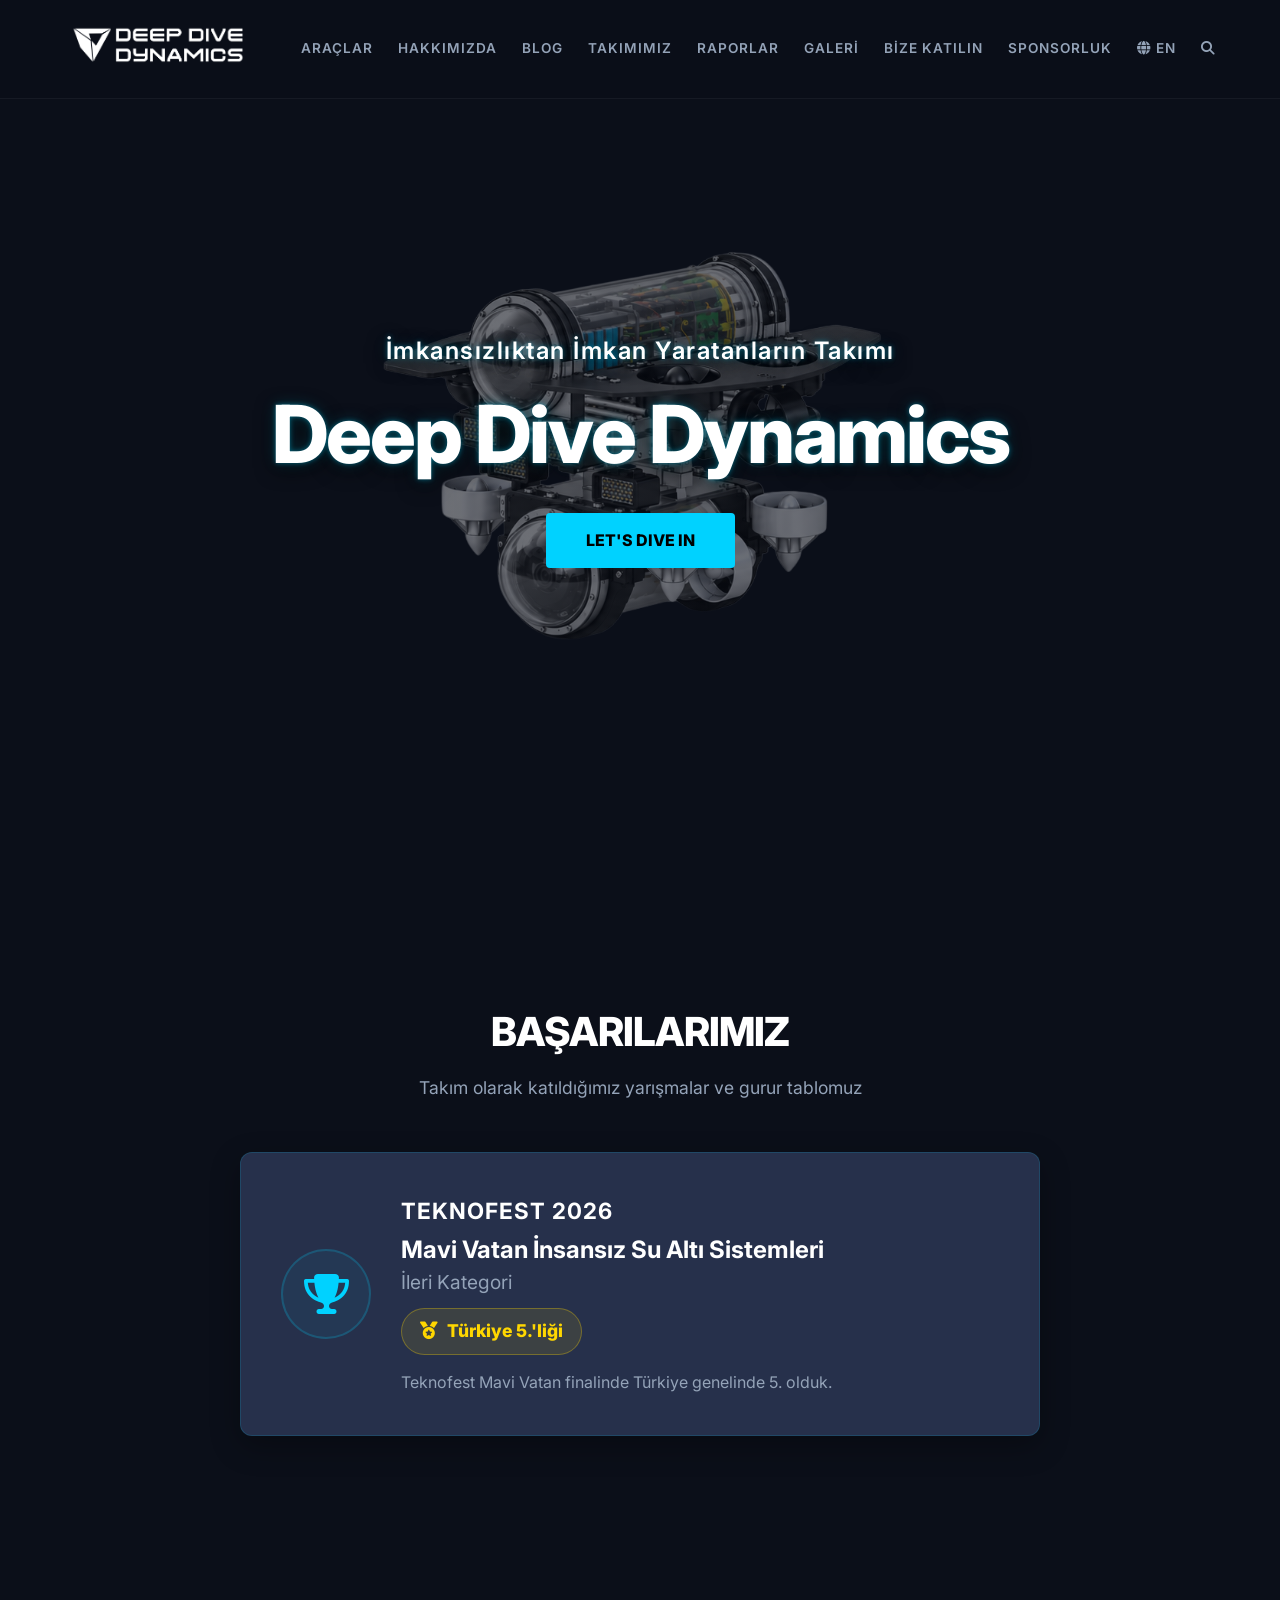
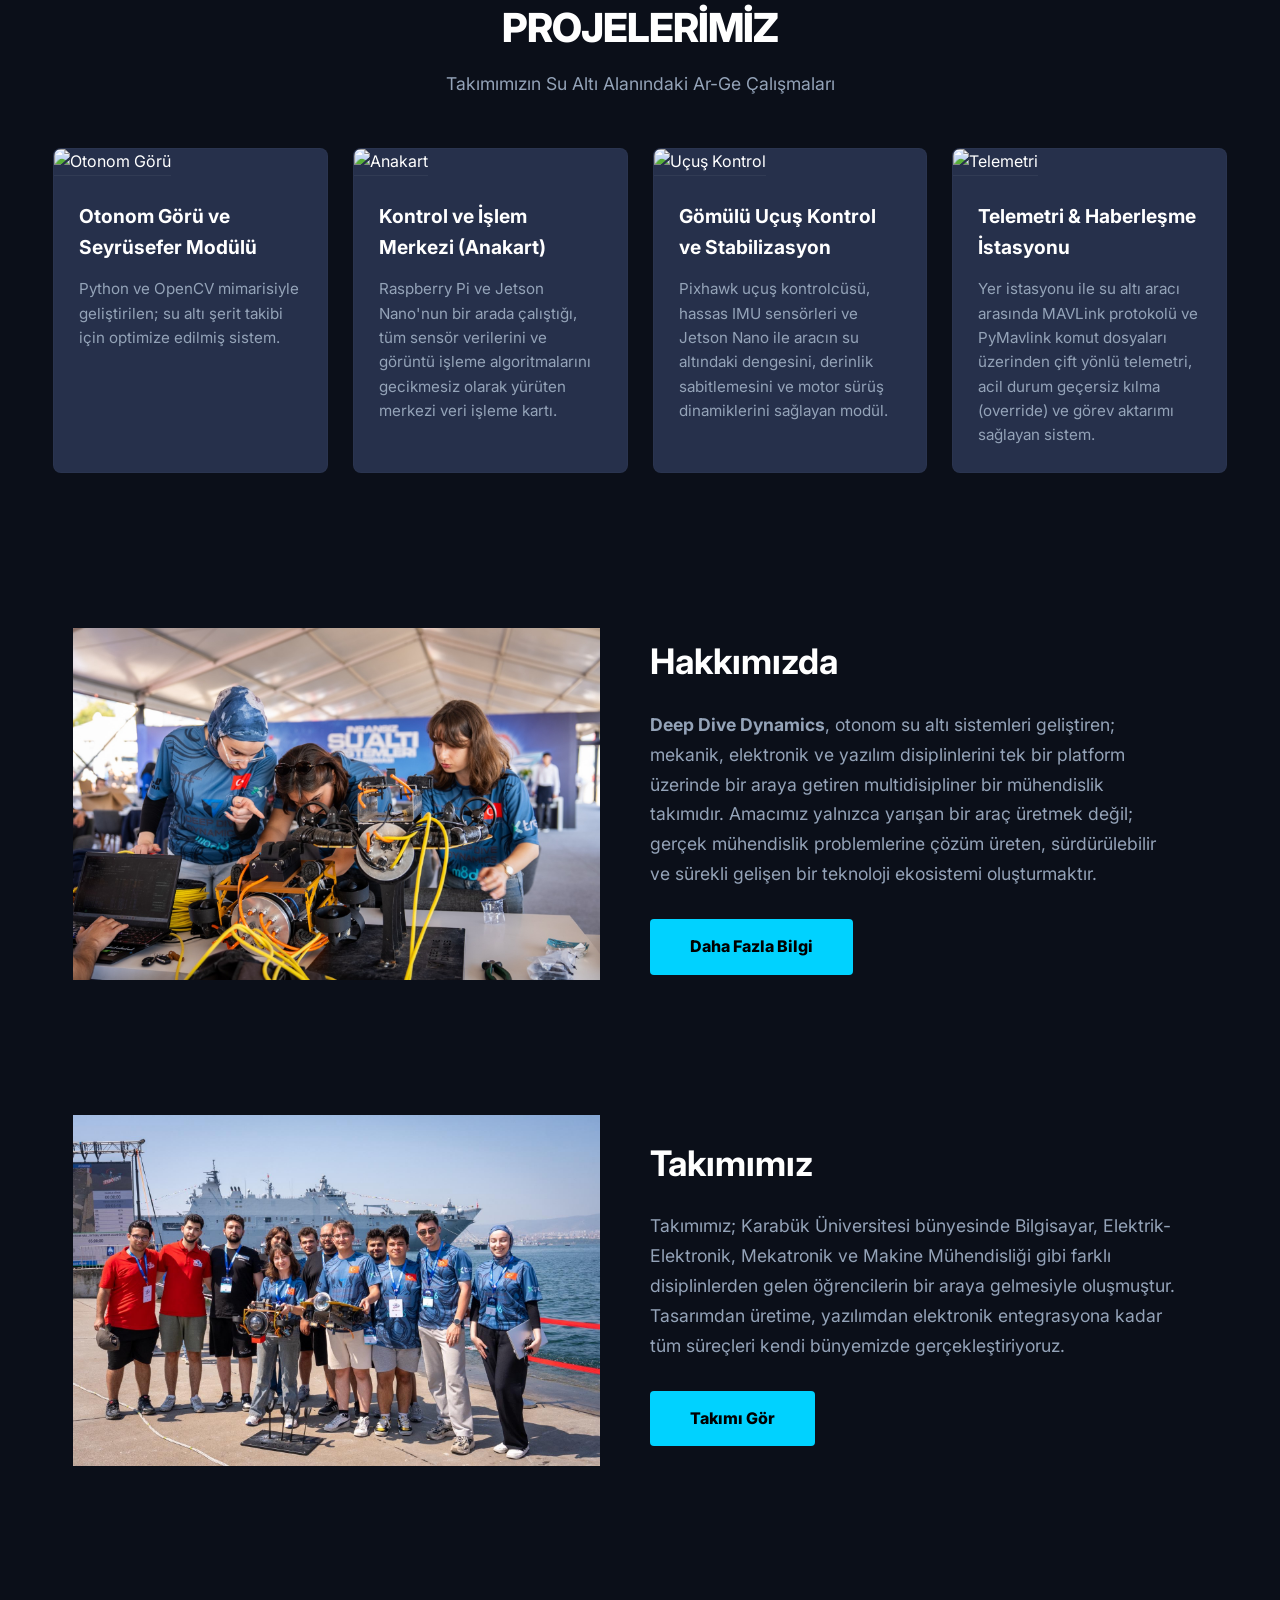
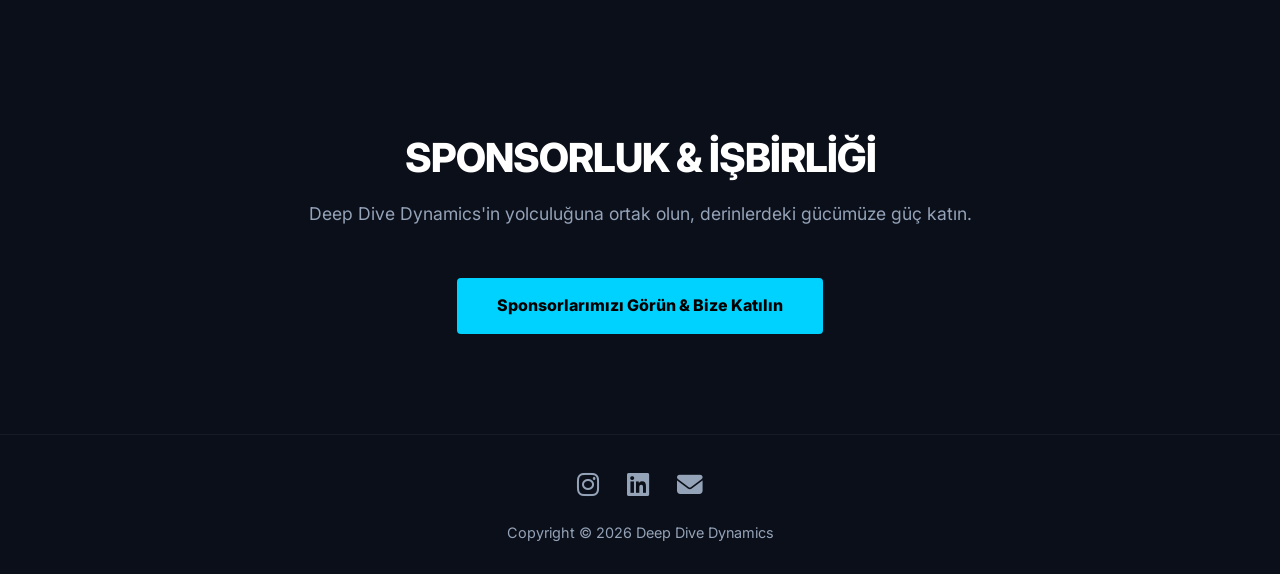
==== commit 893adf8d: "Update print statement from 'Hello' to 'Goodbye'" ====
--- a/index.html
+++ b/index.html
@@ -6,6 +6,7 @@
     <meta name="viewport" content="width=device-width, initial-scale=1.0">
     <title>Deep Dive Dynamics</title>
     <meta name="description" content="Deep Dive Dynamics - İnsansız Su Altı Sistemleri.">
+    <meta name="author" content="İbrahim Güngör">
     <meta property="og:title" content="Deep Dive Dynamics">
     <meta property="og:description"
         content="İmkansızlıktan imkan yaratanların takımı. Geleceğin otonom su altı araçlarını tasarlıyoruz.">
@@ -34,6 +35,7 @@
         <nav id="nav-menu">
             <a href="araclar.html" data-tr="ARAÇLAR" data-en="VEHICLES">ARAÇLAR</a>
             <a href="hakkimizda.html" data-tr="HAKKIMIZDA" data-en="ABOUT US">HAKKIMIZDA</a>
+            <a href="blog.html" data-tr="BLOG" data-en="BLOG">BLOG</a>
             <a href="takimimiz.html" data-tr="TAKIMIMIZ" data-en="OUR TEAM">TAKIMIMIZ</a>
             <a href="raporlar.html" data-tr="RAPORLAR" data-en="PAPERS">RAPORLAR</a>
             <a href="galeri.html" data-tr="GALERİ" data-en="GALLERY">GALERİ</a>
@@ -221,6 +223,8 @@
                     class="fa-brands fa-instagram"></i></a>
             <a href="https://www.linkedin.com/in/deep-dive-dynamics-aba6392b6/" target="_blank" aria-label="LinkedIn"><i
                     class="fa-brands fa-linkedin"></i></a>
+            <a href="mailto:gungoribrahim485@gmail.com" target="_blank" aria-label="Mail"><i
+                    class="fa-solid fa-envelope"></i></a>
         </div>
         <p>Copyright &copy; 2026 Deep Dive Dynamics</p>
     </footer>
--- a/style.css
+++ b/style.css
@@ -144,7 +144,7 @@
     align-items: center;
     text-align: center;
     background-color: var(--bg-color);
-    background:  url('images/araclar/araclar_bagli.png') center/contain no-repeat;
+    background: linear-gradient(rgba(11, 15, 25, 0.6), rgba(11, 15, 25, 0.6)), url('images/araclar/araclar_bagli.png') center/contain no-repeat;
 }
 
 #hero h1 {
@@ -152,11 +152,21 @@
     font-weight: 800;
     margin-bottom: 15px;
     letter-spacing: -2px;
+    text-shadow: 
+        0 0 5px rgba(0, 210, 255, 0.4),
+        0 0 15px rgba(0, 210, 255, 0.2),
+        0 5px 20px rgba(0, 0, 0, 0.9);
 }
 
 #hero p {
     font-size: 1.5rem;
-    color: var(--text-muted);
+    color: #ffffff; /* Yazının ana rengi beyaz */
+    font-weight: 600;
+    letter-spacing: 1.5px;
+    text-shadow: 
+        0 0 5px rgba(0, 210, 255, 0.4),
+        0 0 15px rgba(0, 210, 255, 0.2),
+        0 5px 20px rgba(0, 0, 0, 0.9);
 }
 
 .btn {
@@ -806,6 +816,24 @@
    MOBİL (TELEFON) UYUMU (RESPONSIVE)
    ========================================= */
 @media (max-width: 768px) {
+   #sponsorlar .grid {
+        display: flex !important;
+        flex-direction: column !important;
+        align-items: center !important;
+        width: 100% !important;
+        gap: 20px !important;
+        grid-template-columns: none !important;
+        padding: 0 20px !important; 
+    }
+    
+    #sponsorlar .sponsor-card {
+        width: 100% !important;
+        max-width: 280px !important;
+        gap: 20px !important;
+        height: 120px !important; 
+        margin: 0 auto !important;
+    }
+    
     #preloader img { width: 80%; }
 
     /* Menü Ayarları */
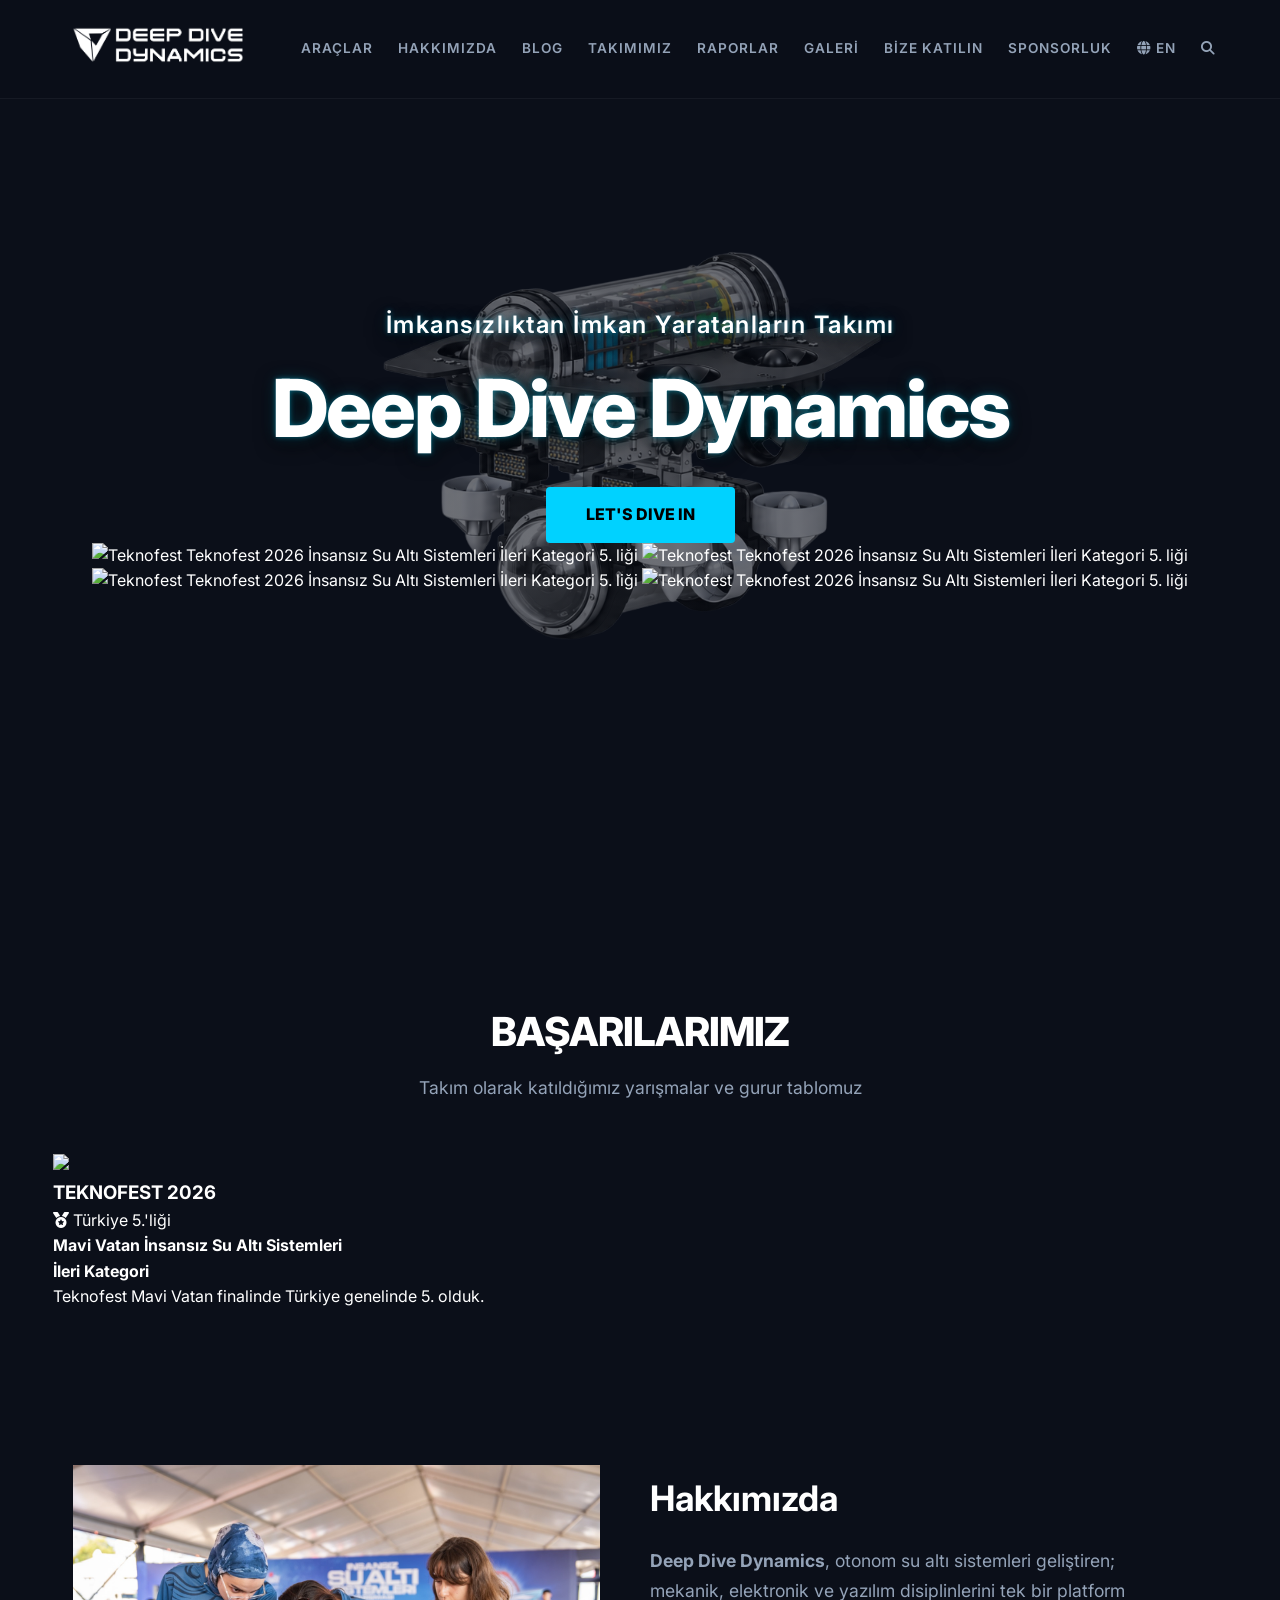
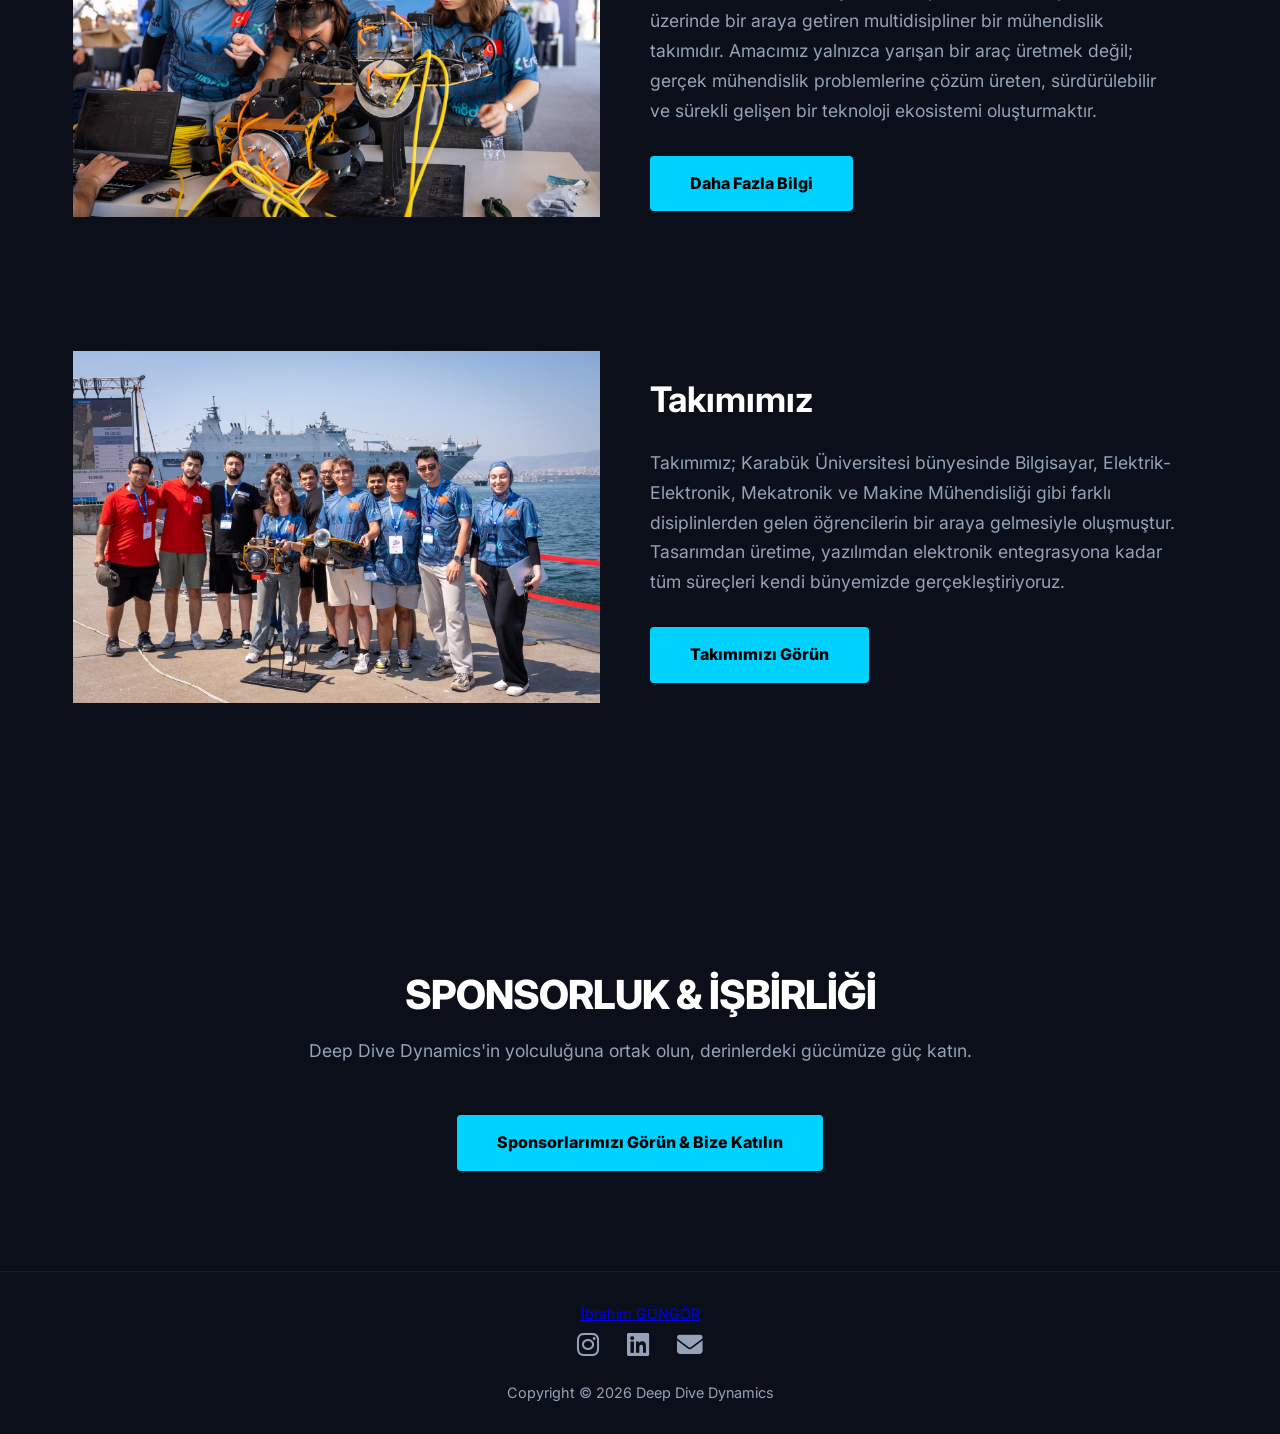
==== commit 5a184bbc: "Update greeting from 'Hello World' to 'Goodbye World'" ====
--- a/index.html
+++ b/index.html
@@ -55,92 +55,62 @@
         </p>
         <h1>Deep Dive Dynamics</h1>
         <a href="#projelerimiz" class="btn" data-tr="LET'S DIVE IN" data-en="LET'S DIVE IN">LET'S DIVE IN</a>
+        <!-- KAYAN YAZI (TICKER) BÖLÜMÜ -->
+        <div class="news-ticker">
+            <!-- 1. Grup -->
+            <div class="ticker-content">
+                <img src="images/teknofest_logo.png" alt="Teknofest" class="ticker-logo">
+                <span class="marque" data-tr="Teknofest 2026 İnsansız Su Altı Sistemleri İleri Kategori 5. liği"
+                    data-en="5th Place in the Advanced Category of Unmanned Underwater Systems at Teknofest 2026">Teknofest
+                    2026 İnsansız Su Altı Sistemleri İleri Kategori 5. liği</span>
+
+                <img src="images/teknofest_logo.png" alt="Teknofest" class="ticker-logo">
+                <span class="marque" data-tr="Teknofest 2026 İnsansız Su Altı Sistemleri İleri Kategori 5. liği"
+                    data-en="5th Place in the Advanced Category of Unmanned Underwater Systems at Teknofest 2026">Teknofest
+                    2026 İnsansız Su Altı Sistemleri İleri Kategori 5. liği</span>
+            </div>
+            <!-- 2. Grup (Döngü için kopya) -->
+            <div class="ticker-content">
+                <img src="images/teknofest_logo.png" alt="Teknofest" class="ticker-logo">
+                <span class="marque" data-tr="Teknofest 2026 İnsansız Su Altı Sistemleri İleri Kategori 5. liği"
+                    data-en="5th Place in the Advanced Category of Unmanned Underwater Systems at Teknofest 2026">Teknofest
+                    2026 İnsansız Su Altı Sistemleri İleri Kategori 5. liği</span>
+
+                <img src="images/teknofest_logo.png" alt="Teknofest" class="ticker-logo">
+                <span class="marque" data-tr="Teknofest 2026 İnsansız Su Altı Sistemleri İleri Kategori 5. liği"
+                    data-en="5th Place in the Advanced Category of Unmanned Underwater Systems at Teknofest 2026">Teknofest
+                    2026 İnsansız Su Altı Sistemleri İleri Kategori 5. liği</span>
+            </div>
+        </div>
     </section>
 
-    <section id="basarilarimiz">
+   <section id="basarilarimiz">
         <h2 class="section-title" data-tr="BAŞARILARIMIZ" data-en="ACHIEVEMENTS">BAŞARILARIMIZ</h2>
         <p class="section-subtitle" data-tr="Takım olarak katıldığımız yarışmalar ve gurur tablomuz"
             data-en="The competitions we participated in and our wall of pride">Takım olarak katıldığımız yarışmalar ve
             gurur tablomuz</p>
 
-        <div class="timeline" style="align-items: center;">
-            <div class="award-card"
-                style="display: flex; flex-wrap: wrap; align-items: center; gap: 30px; max-width: 800px; width: 100%; padding: 40px; border-radius: 12px; border: 1px solid rgba(0, 210, 255, 0.15); box-shadow: 0 10px 30px rgba(0,0,0,0.3);">
-                <div
-                    style="min-width: 90px; height: 90px; background: rgba(0, 210, 255, 0.05); border-radius: 50%; display: flex; justify-content: center; align-items: center; border: 2px solid rgba(0, 210, 255, 0.2);">
-                    <i class="fa-solid fa-trophy" style="color: var(--accent-color); font-size: 2.5rem;"></i>
+        <div class="achievement-container">
+            <div class="achievement-card">
+                <div class="achievement-icon">
+                    <img src="images/teknofest_logo.png" class="teknofest-logo"></i>
                 </div>
-                <div style="flex: 1; min-width: 250px;">
-                    <h3 style="font-size: 1.4rem; margin-bottom: 5px; letter-spacing: 1px;">TEKNOFEST 2026</h3>
-                    <h4 style="font-size: 1.5rem; margin-bottom: 12px; color: var(--text-light); line-height: 1.3;"
-                        data-tr="Mavi Vatan İnsansız Su Altı Sistemleri <br> <span style='font-size: 1.2rem; font-weight: 400; color: var(--text-muted);'>İleri Kategori</span>"
-                        data-en="Blue Homeland Unmanned Underwater Systems <br> <span style='font-size: 1.2rem; font-weight: 400; color: var(--text-muted);'>Advanced Category</span>">
+                <div class="achievement-content">
+                    <div class="achievement-header">
+                        <h3>TEKNOFEST 2026</h3>
+                        <div class="achievement-badge" data-tr="<i class='fa-solid fa-medal'></i> Türkiye 5.'liği" data-en="<i class='fa-solid fa-medal'></i> 5th Place in Turkey">
+                            <i class="fa-solid fa-medal"></i> Türkiye 5.'liği
+                        </div>
+                    </div>
+                    <h4 data-tr="Mavi Vatan İnsansız Su Altı Sistemleri <br> <span>İleri Kategori</span>"
+                        data-en="Blue Homeland Unmanned Underwater Systems <br> <span>Advanced Category</span>">
                         Mavi Vatan İnsansız Su Altı Sistemleri <br>
-                        <span style="font-size: 1.2rem; font-weight: 400; color: var(--text-muted);">İleri
-                            Kategori</span>
+                        <span>İleri Kategori</span>
                     </h4>
-                    <div style="display: inline-block; background: rgba(255, 215, 0, 0.1); color: #ffd700; padding: 8px 18px; border-radius: 30px; font-weight: 800; font-size: 1.1rem; border: 1px solid rgba(255, 215, 0, 0.3);"
-                        data-tr="<i class='fa-solid fa-medal' style='margin-right: 5px;'></i> Türkiye 5.'liği"
-                        data-en="<i class='fa-solid fa-medal' style='margin-right: 5px;'></i> 5th Place in Turkey">
-                        <i class="fa-solid fa-medal" style="margin-right: 5px;"></i> Türkiye 5.'liği
-                    </div>
-                    <p class="muted-text" style="margin-top: 15px; line-height: 1.6;"
-                        data-tr="Teknofest Mavi Vatan finalinde Türkiye genelinde 5. olduk."
-                        data-en="We ranked 5th across Turkey in the Teknofest Blue Homeland finals.">Teknofest Mavi
-                        Vatan finalinde Türkiye genelinde 5. olduk.</p>
-                </div>
-            </div>
-        </div>
-    </section>
-
-    <section id="projelerimiz">
-        <h2 class="section-title" data-tr="PROJELERİMİZ" data-en="PROJECTS">PROJELERİMİZ</h2>
-        <p class="section-subtitle" data-tr="Takımımızın Su Altı Alanındaki Ar-Ge Çalışmaları"
-            data-en="Our Team's R&D Works in the Underwater Domain">Takımımızın Su Altı Alanındaki Ar-Ge Çalışmaları</p>
-        <div class="grid">
-            <div class="card">
-                <img src="images/proje1.jpg" alt="Otonom Görü">
-                <div class="card-content">
-                    <h3 data-tr="Otonom Görü ve Seyrüsefer Modülü" data-en="Autonomous Vision and Navigation Module">
-                        Otonom Görü ve Seyrüsefer Modülü</h3>
-                    <p data-tr="Python ve OpenCV mimarisiyle geliştirilen; su altı şerit takibi için optimize edilmiş sistem."
-                        data-en="System developed with Python and OpenCV architecture; optimized for underwater lane tracking.">
-                        Python ve OpenCV mimarisiyle geliştirilen; su altı şerit takibi için optimize edilmiş sistem.
+                    <p class="achievement-desc" data-tr="Teknofest Mavi Vatan finalinde Türkiye genelinde 5. olduk."
+                        data-en="We ranked 5th across Turkey in the Teknofest Blue Homeland finals.">
+                        Teknofest Mavi Vatan finalinde Türkiye genelinde 5. olduk.
                     </p>
-                </div>
-            </div>
-            <div class="card">
-                <img src="images/proje2.jpg" alt="Anakart">
-                <div class="card-content">
-                    <h3 data-tr="Kontrol ve İşlem Merkezi (Anakart)"
-                        data-en="Control and Processing Center (Motherboard)">Kontrol ve İşlem Merkezi (Anakart)</h3>
-                    <p data-tr="Raspberry Pi ve Jetson Nano'nun bir arada çalıştığı, tüm sensör verilerini ve görüntü işleme algoritmalarını gecikmesiz olarak yürüten merkezi veri işleme kartı."
-                        data-en="Central data processing board where Raspberry Pi and Jetson Nano work together, executing all sensor data and image processing algorithms without latency.">
-                        Raspberry Pi ve Jetson Nano'nun bir arada çalıştığı, tüm sensör verilerini ve görüntü işleme
-                        algoritmalarını gecikmesiz olarak yürüten merkezi veri işleme kartı.</p>
-                </div>
-            </div>
-            <div class="card">
-                <img src="images/proje3.jpg" alt="Uçuş Kontrol">
-                <div class="card-content">
-                    <h3 data-tr="Gömülü Uçuş Kontrol ve Stabilizasyon"
-                        data-en="Embedded Flight Control and Stabilization">Gömülü Uçuş Kontrol ve Stabilizasyon</h3>
-                    <p data-tr="Pixhawk uçuş kontrolcüsü, hassas IMU sensörleri ve Jetson Nano ile aracın su altındaki dengesini, derinlik sabitlemesini ve motor sürüş dinamiklerini sağlayan modül."
-                        data-en="Module providing the vehicle's underwater balance, depth holding, and motor driving dynamics with Pixhawk flight controller, precise IMU sensors, and Jetson Nano.">
-                        Pixhawk uçuş kontrolcüsü, hassas IMU sensörleri ve Jetson Nano ile aracın su altındaki
-                        dengesini, derinlik sabitlemesini ve motor sürüş dinamiklerini sağlayan modül.</p>
-                </div>
-            </div>
-            <div class="card">
-                <img src="images/proje4.jpg" alt="Telemetri">
-                <div class="card-content">
-                    <h3 data-tr="Telemetri & Haberleşme İstasyonu" data-en="Telemetry & Communication Station">Telemetri
-                        & Haberleşme İstasyonu</h3>
-                    <p data-tr="Yer istasyonu ile su altı aracı arasında MAVLink protokolü ve PyMavlink komut dosyaları üzerinden çift yönlü telemetri, acil durum geçersiz kılma (override) ve görev aktarımı sağlayan sistem."
-                        data-en="System providing bi-directional telemetry, emergency override, and mission transfer between the ground station and the underwater vehicle via MAVLink protocol and PyMavlink scripts.">
-                        Yer istasyonu ile su altı aracı arasında MAVLink protokolü ve PyMavlink komut dosyaları
-                        üzerinden çift yönlü telemetri, acil durum geçersiz kılma (override) ve görev aktarımı sağlayan
-                        sistem.</p>
                 </div>
             </div>
         </div>
@@ -186,7 +156,7 @@
                     Tasarımdan üretime, yazılımdan elektronik entegrasyona kadar tüm süreçleri kendi bünyemizde
                     gerçekleştiriyoruz.
                 </p>
-                <a href="takimimiz.html" class="btn" data-tr="Takımı Gör" data-en="Meet the Team">Takımı Gör</a>
+                <a href="takimimiz.html" class="btn" data-tr="Takımımızı Görün" data-en="Meet the Team">Takımımızı Görün</a>
             </div>
         </div>
 
@@ -218,6 +188,7 @@
     </div>
 
     <footer>
+        <div class="footer-ibrahim"><a href="https://www.linkedin.com/in/ibrahimgngr/" target="_blank">İbrahim GÜNGÖR</a></div>
         <div class="footer-socials">
             <a href="https://www.instagram.com/deepdivedynamics/" target="_blank" aria-label="Instagram"><i
                     class="fa-brands fa-instagram"></i></a>
@@ -314,7 +285,7 @@
         const searchResults = document.getElementById('search-results');
 
         const sitePages = [
-            'index.html', 'araclar.html', 'hakkimizda.html',
+            'index.html', 'araclar.html', 'hakkimizda.html', 'blog.html',
             'takimimiz.html', 'raporlar.html', 'galeri.html', 'sponsorlar.html'
         ];
         let siteCache = [];
--- a/style.css
+++ b/style.css
@@ -31,13 +31,13 @@
     top: 0;
     left: 0;
     right: 0;
-    bottom: 0; 
-    background-color: var(--bg-color); 
+    bottom: 0;
+    background-color: var(--bg-color);
     display: flex;
     justify-content: center;
     align-items: center;
     z-index: 99999;
-    transition: opacity 0.5s ease, visibility 0.5s ease; 
+    transition: opacity 0.5s ease, visibility 0.5s ease;
 }
 
 #preloader img {
@@ -46,9 +46,20 @@
 }
 
 @keyframes pulse {
-    0% { transform: scale(0.9); opacity: 0.7; }
-    50% { transform: scale(1.1); opacity: 1; }
-    100% { transform: scale(0.9); opacity: 0.7; }
+    0% {
+        transform: scale(0.9);
+        opacity: 0.7;
+    }
+
+    50% {
+        transform: scale(1.1);
+        opacity: 1;
+    }
+
+    100% {
+        transform: scale(0.9);
+        opacity: 0.7;
+    }
 }
 
 /* =========================================
@@ -152,7 +163,7 @@
     font-weight: 800;
     margin-bottom: 15px;
     letter-spacing: -2px;
-    text-shadow: 
+    text-shadow:
         0 0 5px rgba(0, 210, 255, 0.4),
         0 0 15px rgba(0, 210, 255, 0.2),
         0 5px 20px rgba(0, 0, 0, 0.9);
@@ -160,10 +171,11 @@
 
 #hero p {
     font-size: 1.5rem;
-    color: #ffffff; /* Yazının ana rengi beyaz */
+    color: #ffffff;
+    /* Yazının ana rengi beyaz */
     font-weight: 600;
     letter-spacing: 1.5px;
-    text-shadow: 
+    text-shadow:
         0 0 5px rgba(0, 210, 255, 0.4),
         0 0 15px rgba(0, 210, 255, 0.2),
         0 5px 20px rgba(0, 0, 0, 0.9);
@@ -201,7 +213,9 @@
     border-radius: 4px;
 }
 
-.muted-text { color: var(--text-muted); }
+.muted-text {
+    color: var(--text-muted);
+}
 
 .grid {
     display: grid;
@@ -231,9 +245,20 @@
     border-bottom: 1px solid rgba(255, 255, 255, 0.05);
 }
 
-.card-content { padding: 25px; }
-.card-content h3 { font-size: 1.2rem; margin-bottom: 15px; color: var(--text-light); }
-.card-content p { color: var(--text-muted); font-size: 0.95rem; }
+.card-content {
+    padding: 25px;
+}
+
+.card-content h3 {
+    font-size: 1.2rem;
+    margin-bottom: 15px;
+    color: var(--text-light);
+}
+
+.card-content p {
+    color: var(--text-muted);
+    font-size: 0.95rem;
+}
 
 /* =========================================
    HAKKIMIZDA & TAKIMIMIZ (İKİ SÜTUNLU TASARIM)
@@ -247,7 +272,7 @@
 }
 
 .split-image {
-    flex: 1; 
+    flex: 1;
     min-height: 350px;
     margin-left: 20px;
 }
@@ -260,7 +285,7 @@
 }
 
 .split-content {
-    flex: 1; 
+    flex: 1;
     padding: 40px 50px 40px 0;
     text-align: left;
 }
@@ -301,19 +326,34 @@
     transition: all 0.3s ease;
 }
 
-.choice-btn:hover { color: var(--text-light); }
-.choice-btn.active { background-color: var(--accent-color); color: #000; }
+.choice-btn:hover {
+    color: var(--text-light);
+}
+
+.choice-btn.active {
+    background-color: var(--accent-color);
+    color: #000;
+}
 
 .team-choice-content {
     display: none;
     animation: fadeIn 0.5s ease;
 }
 
-.team-choice-content.active { display: block; }
+.team-choice-content.active {
+    display: block;
+}
 
 @keyframes fadeIn {
-    from { opacity: 0; transform: translateY(10px); }
-    to { opacity: 1; transform: translateY(0); }
+    from {
+        opacity: 0;
+        transform: translateY(10px);
+    }
+
+    to {
+        opacity: 1;
+        transform: translateY(0);
+    }
 }
 
 /* =========================================
@@ -336,54 +376,193 @@
     gap: 30px;
 }
 
-.vehicle-title-box { flex: 1; }
-.vehicle-main-title { font-size: 3rem; font-weight: 800; line-height: 1.1; color: var(--text-light); letter-spacing: -1px; }
-.vehicle-sub-title { font-size: 1.5rem; font-weight: 300; color: var(--text-muted); letter-spacing: 5px; margin: 10px 0 20px 0; }
-.vehicle-desc { color: var(--text-muted); font-size: 0.95rem; line-height: 1.6; margin-bottom: 30px; max-width: 300px; }
-
-.vehicle-vision-list { list-style: none; padding: 0; }
-.vehicle-vision-list li { display: flex; align-items: center; gap: 15px; margin-bottom: 20px; }
-.vehicle-vision-list i { font-size: 24px; color: var(--accent-color); width: 30px; text-align: center; }
-.vehicle-vision-list h4 { font-size: 1rem; margin-bottom: 2px; }
-.vehicle-vision-list p { font-size: 0.8rem; color: var(--text-muted); margin: 0; }
-
-.vehicle-image-box { flex: 1.5; text-align: center; }
-.vehicle-image-box img { max-width: 100%; height: auto; filter: drop-shadow(0 20px 30px rgba(0,0,0,0.5)); }
-
-.vehicle-right-vision { flex: 0.8; text-align: right; font-weight: 300; letter-spacing: 2px; color: var(--text-muted); font-size: 1.2rem; line-height: 1.5; }
-.vehicle-right-vision p { margin-bottom: 15px; }
-.vehicle-right-vision .line-divider { height: 1px; width: 50px; background-color: var(--accent-color); margin: 20px 0 20px auto; }
-.vehicle-right-vision .small-vision { font-size: 0.9rem; letter-spacing: 4px; }
-
-.vehicle-specs-grid { display: grid; grid-template-columns: repeat(3, 1fr); gap: 40px; border-top: 1px solid rgba(255, 255, 255, 0.1); padding-top: 40px; }
-.spec-column { display: flex; flex-direction: column; gap: 20px; }
-.spec-item { display: flex; gap: 15px; padding-bottom: 20px; border-bottom: 1px solid rgba(255, 255, 255, 0.05); }
-.spec-item i { font-size: 20px; color: var(--accent-color); margin-top: 3px; }
-.spec-item h4 { font-size: 1.1rem; margin-bottom: 10px; color: var(--accent-color); }
-.spec-item ul { list-style: none; padding: 0; }
-.spec-item li { font-size: 0.85rem; color: var(--text-muted); margin-bottom: 6px; display: flex; align-items: center; }
-.spec-item li::before { content: "•"; color: var(--text-light); font-weight: bold; margin-right: 8px; }
-.spec-item li span { display: inline-block; width: 80px; }
-
-.vehicle-footer-slogan { text-align: right; margin-top: 40px; font-size: 0.7rem; letter-spacing: 5px; color: var(--text-muted); }
+.vehicle-title-box {
+    flex: 1;
+}
+
+.vehicle-main-title {
+    font-size: 3rem;
+    font-weight: 800;
+    line-height: 1.1;
+    color: var(--text-light);
+    letter-spacing: -1px;
+}
+
+.vehicle-sub-title {
+    font-size: 1.5rem;
+    font-weight: 300;
+    color: var(--text-muted);
+    letter-spacing: 5px;
+    margin: 10px 0 20px 0;
+}
+
+.vehicle-desc {
+    color: var(--text-muted);
+    font-size: 0.95rem;
+    line-height: 1.6;
+    margin-bottom: 30px;
+    max-width: 300px;
+}
+
+.vehicle-vision-list {
+    list-style: none;
+    padding: 0;
+}
+
+.vehicle-vision-list li {
+    display: flex;
+    align-items: center;
+    gap: 15px;
+    margin-bottom: 20px;
+}
+
+.vehicle-vision-list i {
+    font-size: 24px;
+    color: var(--accent-color);
+    width: 30px;
+    text-align: center;
+}
+
+.vehicle-vision-list h4 {
+    font-size: 1rem;
+    margin-bottom: 2px;
+}
+
+.vehicle-vision-list p {
+    font-size: 0.8rem;
+    color: var(--text-muted);
+    margin: 0;
+}
+
+.vehicle-image-box {
+    flex: 1.5;
+    text-align: center;
+}
+
+.vehicle-image-box img {
+    max-width: 100%;
+    height: auto;
+    filter: drop-shadow(0 20px 30px rgba(0, 0, 0, 0.5));
+}
+
+.vehicle-right-vision {
+    flex: 0.8;
+    text-align: right;
+    font-weight: 300;
+    letter-spacing: 2px;
+    color: var(--text-muted);
+    font-size: 1.2rem;
+    line-height: 1.5;
+}
+
+.vehicle-right-vision p {
+    margin-bottom: 15px;
+}
+
+.vehicle-right-vision .line-divider {
+    height: 1px;
+    width: 50px;
+    background-color: var(--accent-color);
+    margin: 20px 0 20px auto;
+}
+
+.vehicle-right-vision .small-vision {
+    font-size: 0.9rem;
+    letter-spacing: 4px;
+}
+
+.vehicle-specs-grid {
+    display: grid;
+    grid-template-columns: repeat(3, 1fr);
+    gap: 40px;
+    border-top: 1px solid rgba(255, 255, 255, 0.1);
+    padding-top: 40px;
+}
+
+.spec-column {
+    display: flex;
+    flex-direction: column;
+    gap: 20px;
+}
+
+.spec-item {
+    display: flex;
+    gap: 15px;
+    padding-bottom: 20px;
+    border-bottom: 1px solid rgba(255, 255, 255, 0.05);
+}
+
+.spec-item i {
+    font-size: 20px;
+    color: var(--accent-color);
+    margin-top: 3px;
+}
+
+.spec-item h4 {
+    font-size: 1.1rem;
+    margin-bottom: 10px;
+    color: var(--accent-color);
+}
+
+.spec-item ul {
+    list-style: none;
+    padding: 0;
+}
+
+.spec-item li {
+    font-size: 0.85rem;
+    color: var(--text-muted);
+    margin-bottom: 6px;
+    display: flex;
+    align-items: center;
+}
+
+.spec-item li::before {
+    content: "•";
+    color: var(--text-light);
+    font-weight: bold;
+    margin-right: 8px;
+}
+
+.spec-item li span {
+    display: inline-block;
+    width: 80px;
+}
+
+.vehicle-footer-slogan {
+    text-align: right;
+    margin-top: 40px;
+    font-size: 0.7rem;
+    letter-spacing: 5px;
+    color: var(--text-muted);
+}
 
 /* =========================================
    TAKIM KARTLARI BÖLÜMÜ
    ========================================= */
+/* =========================================
+   TAKIM KARTLARI BÖLÜMÜ (AKILLI DİZİLİM EKLENDİ)
+   ========================================= */
 .team-member {
-    width: calc((100% - 60px) / 4) !important;
-    max-width: 240px;
-}
-
-.team-member .card-content { text-align: center; }
-.team-member .card-content p { color: var(--accent-color); font-weight: 600; }
+    width: 240px !important; /* Yüzdelik yerine sabit genişlik vererek esnemesini sağladık */
+    max-width: 100%;
+}
+
+.team-member .card-content {
+    text-align: center;
+}
+
+.team-member .card-content p {
+    color: var(--accent-color);
+    font-weight: 600;
+}
 
 .team-member img {
     width: 140px;
     height: 140px;
     object-fit: cover;
     object-position: top;
-    border-radius: 50%;
+    border-radius: 5%;
     margin: 25px auto 0;
     display: block;
     border: none;
@@ -400,26 +579,71 @@
     max-width: 100%;
 }
 
-.team-grid-3, 
+.team-grid-3,
 .team-otomatik {
     display: flex;
     flex-wrap: wrap;
     justify-content: center;
     gap: 20px;
-    max-width: 1040px;
+    max-width: 1040px; /* Varsayılan: yan yana 4 tane sığar */
     margin: 0 auto 60px auto;
 }
 
-.link { display: inline-block; margin-top: 15px; }
-.link i { font-size: 26px; color: #ffffff; transition: transform 0.3s, color 0.3s; }
-.link:hover i { color: #0077b5; transform: scale(1.2); }
+/* 
+   AKILLI DİZİLİM (SMART WRAPPING) MANTIĞI 
+   Kapsayıcının içindeki eleman sayısını sayarak satır genişliğini otomatik ayarlar 
+*/
+
+/* Grupta tam 5 veya 6 kişi varsa -> 3 üstte, 2 veya 3 altta olacak şekilde daraltır */
+.team-otomatik:has(> .team-member:nth-child(5):last-child),
+.team-otomatik:has(> .team-member:nth-child(6):last-child),
+.team-otomatik:has(> .team-member:nth-child(9):last-child){
+    max-width: 760px; /* 3 kart + boşluklar kadar yer kaplar */
+}
+
+/* Grupta tam 7 veya 8 kişi varsa -> 4 üstte, 3 veya 4 altta olacak şekilde genişletir */
+.team-otomatik:has(> .team-member:nth-child(7):last-child),
+.team-otomatik:has(> .team-member:nth-child(8):last-child) {
+    max-width: 1020px; /* 4 kart + boşluklar kadar yer kaplar */
+}
+
+.link {
+    display: inline-block;
+    margin-top: 15px;
+}
+
+.link i {
+    font-size: 26px;
+    color: #ffffff;
+    transition: transform 0.3s, color 0.3s;
+}
+
+.link:hover i {
+    color: #0077b5;
+    transform: scale(1.2);
+}
 
 /* =========================================
    İÇ SAYFALAR (Hakkımızda Detayları vb.)
    ========================================= */
-.content-section { margin-bottom: 60px; }
-.content-section p { color: var(--text-muted); font-size: 1.1rem; margin-bottom: 15px; line-height: 1.8; }
-.content-title { color: var(--text-light); font-size: 1.8rem; margin-bottom: 20px; border-left: 4px solid var(--accent-color); padding-left: 15px; }
+.content-section {
+    margin-bottom: 60px;
+}
+
+.content-section p {
+    color: var(--text-muted);
+    font-size: 1.1rem;
+    margin-bottom: 15px;
+    line-height: 1.8;
+}
+
+.content-title {
+    color: var(--text-light);
+    font-size: 1.8rem;
+    margin-bottom: 20px;
+    border-left: 4px solid var(--accent-color);
+    padding-left: 15px;
+}
 
 .mv-grid {
     display: grid;
@@ -436,8 +660,16 @@
     transition: transform 0.3s;
 }
 
-.info-card:hover { transform: translateY(-5px); border-color: rgba(0, 210, 255, 0.3); }
-.info-card h3 { color: var(--accent-color); font-size: 1.4rem; margin-bottom: 15px; }
+.info-card:hover {
+    transform: translateY(-5px);
+    border-color: rgba(0, 210, 255, 0.3);
+}
+
+.info-card h3 {
+    color: var(--accent-color);
+    font-size: 1.4rem;
+    margin-bottom: 15px;
+}
 
 .custom-list {
     list-style: none;
@@ -476,7 +708,10 @@
     color: var(--text-light);
 }
 
-.process-flow i { color: var(--accent-color); font-size: 1rem; }
+.process-flow i {
+    color: var(--accent-color);
+    font-size: 1rem;
+}
 
 .visionary-ending {
     text-align: center;
@@ -487,8 +722,19 @@
     border: 1px solid rgba(0, 210, 255, 0.2);
 }
 
-.visionary-ending p { color: var(--text-light); font-size: 1.5rem; font-weight: 300; margin-bottom: 10px; }
-.visionary-ending h3 { color: var(--accent-color); font-size: 2.5rem; margin-top: 30px; letter-spacing: 1px; }
+.visionary-ending p {
+    color: var(--text-light);
+    font-size: 1.5rem;
+    font-weight: 300;
+    margin-bottom: 10px;
+}
+
+.visionary-ending h3 {
+    color: var(--accent-color);
+    font-size: 2.5rem;
+    margin-top: 30px;
+    letter-spacing: 1px;
+}
 
 /* =========================================
    RAPORLAR / YAYINLAR SAYFASI
@@ -496,20 +742,20 @@
 .papers-list {
     display: flex;
     flex-direction: column;
-    gap: 60px; 
+    gap: 60px;
     width: 100%;
 }
 
 .paper-card {
-    background-color: transparent; 
-    padding: 0 0 50px 0; 
+    background-color: transparent;
+    padding: 0 0 50px 0;
     border-radius: 0;
-    border-left: none; 
+    border-left: none;
     box-shadow: none;
 }
 
 .paper-card:last-child {
-    border-bottom: none; 
+    border-bottom: none;
     padding-bottom: 0;
 }
 
@@ -555,10 +801,23 @@
     transition: transform 0.3s, box-shadow 0.3s;
 }
 
-.sponsor-card:hover { transform: translateY(-5px); box-shadow: 0 10px 20px rgba(0, 210, 255, 0.2); }
-.sponsor-card img { max-width: 100%; max-height: 100%; object-fit: contain; }
-
-.divider { width: 100%; height: 1px; background: rgba(255, 255, 255, 0.05); margin: 60px 0; }
+.sponsor-card:hover {
+    transform: translateY(-5px);
+    box-shadow: 0 10px 20px rgba(0, 210, 255, 0.2);
+}
+
+.sponsor-card img {
+    max-width: 100%;
+    max-height: 100%;
+    object-fit: contain;
+}
+
+.divider {
+    width: 100%;
+    height: 1px;
+    background: rgba(255, 255, 255, 0.05);
+    margin: 60px 0;
+}
 
 .contact-form {
     max-width: 900px;
@@ -568,7 +827,12 @@
     gap: 20px;
 }
 
-.form-left, .form-right { display: flex; flex-direction: column; gap: 15px; }
+.form-left,
+.form-right {
+    display: flex;
+    flex-direction: column;
+    gap: 15px;
+}
 
 .contact-form input,
 .contact-form select,
@@ -586,10 +850,29 @@
 
 .contact-form input:focus,
 .contact-form select:focus,
-.contact-form textarea:focus { border-color: var(--accent-color); }
-.contact-form select option { background-color: var(--surface-color); color: var(--text-light); }
-.contact-form textarea { height: 100%; min-height: 200px; resize: none; }
-.submit-btn { grid-column: 1 / -1; border: none; cursor: pointer; font-size: 1.1rem; padding: 18px; text-transform: uppercase; }
+.contact-form textarea:focus {
+    border-color: var(--accent-color);
+}
+
+.contact-form select option {
+    background-color: var(--surface-color);
+    color: var(--text-light);
+}
+
+.contact-form textarea {
+    height: 100%;
+    min-height: 200px;
+    resize: none;
+}
+
+.submit-btn {
+    grid-column: 1 / -1;
+    border: none;
+    cursor: pointer;
+    font-size: 1.1rem;
+    padding: 18px;
+    text-transform: uppercase;
+}
 
 /* =========================================
    GALERİ & LIGHTBOX
@@ -602,7 +885,8 @@
     width: 100%;
 }
 
-.gallery-img, .gallery-video {
+.gallery-img,
+.gallery-video {
     width: 100%;
     height: 220px;
     object-fit: cover;
@@ -612,7 +896,8 @@
     border: 1px solid rgba(255, 255, 255, 0.05);
 }
 
-.gallery-img:hover, .gallery-video:hover {
+.gallery-img:hover,
+.gallery-video:hover {
     transform: scale(1.03);
     box-shadow: 0 10px 25px rgba(0, 210, 255, 0.2);
     border-color: rgba(0, 210, 255, 0.4);
@@ -652,11 +937,20 @@
     transition: color 0.3s;
 }
 
-.lightbox-close:hover { color: var(--accent-color); }
+.lightbox-close:hover {
+    color: var(--accent-color);
+}
 
 @keyframes zoomIn {
-    from { transform: scale(0.8); opacity: 0; }
-    to { transform: scale(1); opacity: 1; }
+    from {
+        transform: scale(0.8);
+        opacity: 0;
+    }
+
+    to {
+        transform: scale(1);
+        opacity: 1;
+    }
 }
 
 /* =========================================
@@ -670,7 +964,9 @@
     font-size: 0.9rem;
 }
 
-.footer-socials { margin-bottom: 15px; }
+.footer-socials {
+    margin-bottom: 15px;
+}
 
 .footer-socials a {
     color: var(--text-muted);
@@ -680,23 +976,36 @@
     display: inline-block;
 }
 
-.footer-socials a:hover { transform: scale(1.2); }
-.footer-socials a:hover .fa-instagram { color: #E1306C; }
-.footer-socials a:hover .fa-linkedin { color: #0077b5; }
+.footer-socials a:hover {
+    transform: scale(1.2);
+}
+
+.footer-socials a:hover .fa-instagram {
+    color: #E1306C;
+}
+
+.footer-socials a:hover .fa-linkedin {
+    color: #0077b5;
+}
+.footer-socials a:hover .fa-envelope {
+    color: grey;
+}
 
 /* =========================================
    ARAMA MOTORU (MODAL) TASARIMI - KÜÇÜLTÜLMÜŞ VERSİYON
    ========================================= */
 .search-modal {
-    display: none; 
+    display: none;
     position: fixed;
     z-index: 100000;
     left: 0;
     top: 0;
     width: 100%;
     height: 100%;
-    background-color: rgba(11, 15, 25, 0.4); /* Arka plan karartmasını çok azalttık */
-    backdrop-filter: blur(2px); /* Bulanıklığı yok denecek kadar azalttık */
+    background-color: rgba(11, 15, 25, 0.4);
+    /* Arka plan karartmasını çok azalttık */
+    backdrop-filter: blur(2px);
+    /* Bulanıklığı yok denecek kadar azalttık */
     animation: fadeIn 0.2s ease;
 }
 
@@ -704,7 +1013,8 @@
     display: flex;
     justify-content: center;
     align-items: flex-start;
-    padding-top: 90px; /* Ekranın ortasına değil, menünün hemen altına hizalar */
+    padding-top: 90px;
+    /* Ekranın ortasına değil, menünün hemen altına hizalar */
 }
 
 .search-close {
@@ -712,29 +1022,38 @@
     top: 20px;
     right: 30px;
     color: var(--text-muted);
-    font-size: 30px; /* Çarpı ikonunu küçülttük */
+    font-size: 30px;
+    /* Çarpı ikonunu küçülttük */
     cursor: pointer;
     transition: color 0.3s;
 }
 
-.search-close:hover { color: var(--accent-color); }
+.search-close:hover {
+    color: var(--accent-color);
+}
 
 .search-modal-content {
     width: 90%;
-    max-width: 600px; /* Kutunun genişliğini daralttık */
+    max-width: 600px;
+    /* Kutunun genişliğini daralttık */
     position: relative;
 }
 
 #search-input {
     width: 100%;
-    padding: 15px 25px; /* Kutu içi boşlukları daralttık */
-    font-size: 1.1rem; /* Yazı boyutunu normalleştirdik */
-    background-color: rgba(38, 48, 75, 0.95); /* Kutuyu hafif saydam yaptık */
-    border: 1px solid rgba(0, 210, 255, 0.3); /* Kenarlığı incelttik */
-    color: var(--text-light);
-    border-radius: 30px; 
+    padding: 15px 25px;
+    /* Kutu içi boşlukları daralttık */
+    font-size: 1.1rem;
+    /* Yazı boyutunu normalleştirdik */
+    background-color: rgba(38, 48, 75, 0.95);
+    /* Kutuyu hafif saydam yaptık */
+    border: 1px solid rgba(0, 210, 255, 0.3);
+    /* Kenarlığı incelttik */
+    color: var(--text-light);
+    border-radius: 30px;
     outline: none;
-    box-shadow: 0 10px 30px rgba(0,0,0,0.3); /* Havada duruyormuş hissi (gölge) */
+    box-shadow: 0 10px 30px rgba(0, 0, 0, 0.3);
+    /* Havada duruyormuş hissi (gölge) */
     transition: border-color 0.3s, box-shadow 0.3s;
 }
 
@@ -744,26 +1063,35 @@
 }
 
 .search-results {
-    margin-top: 15px; 
+    margin-top: 15px;
     display: flex;
     flex-direction: column;
-    gap: 10px; /* Sonuçlar arası boşluğu daralttık */
-    max-height: 45vh; /* Liste çok uzarsa aşağı kaydırma çubuğu çıkarır */
+    gap: 10px;
+    /* Sonuçlar arası boşluğu daralttık */
+    max-height: 45vh;
+    /* Liste çok uzarsa aşağı kaydırma çubuğu çıkarır */
     overflow-y: auto;
 }
 
 /* Kaydırma Çubuğu Tasarımı */
-.search-results::-webkit-scrollbar { width: 6px; }
-.search-results::-webkit-scrollbar-thumb { background-color: var(--accent-color); border-radius: 10px; }
+.search-results::-webkit-scrollbar {
+    width: 6px;
+}
+
+.search-results::-webkit-scrollbar-thumb {
+    background-color: var(--accent-color);
+    border-radius: 10px;
+}
 
 .search-result-item {
     background-color: rgba(38, 48, 75, 0.95);
-    padding: 15px 20px; /* Kart iç boşluğunu küçülttük */
+    padding: 15px 20px;
+    /* Kart iç boşluğunu küçülttük */
     border-radius: 8px;
     text-decoration: none;
     border-left: 3px solid var(--accent-color);
     transition: transform 0.2s, background-color 0.2s;
-    box-shadow: 0 5px 15px rgba(0,0,0,0.2);
+    box-shadow: 0 5px 15px rgba(0, 0, 0, 0.2);
 }
 
 .search-result-item:hover {
@@ -779,7 +1107,8 @@
 
 .search-result-item p {
     color: var(--text-muted);
-    font-size: 0.85rem; /* Açıklama yazılarını küçülttük */
+    font-size: 0.85rem;
+    /* Açıklama yazılarını küçülttük */
 }
 
 
@@ -787,54 +1116,103 @@
    ORTA BOY EKRAN (TABLET & LAPTOP) UYUMU
    ========================================= */
 @media (max-width: 992px) {
+
     /* Galeri */
-    .gallery-grid { grid-template-columns: repeat(3, 1fr); }
-    
+    .gallery-grid {
+        grid-template-columns: repeat(3, 1fr);
+    }
+
     /* Takım 2'li düzen */
     .team-member {
         width: calc((100% - 20px) / 2) !important;
         max-width: 280px;
     }
-    
+
     /* Bölünmüş Düzeni Alt Alta Al */
-    .split-section { flex-direction: column; gap: 0; }
-    .split-image { width: 100%; min-height: 250px; }
-    .split-content { padding: 30px; text-align: center; }
+    .split-section {
+        flex-direction: column;
+        gap: 0;
+    }
+
+    .split-image {
+        width: 100%;
+        min-height: 250px;
+    }
+
+    .split-content {
+        padding: 30px;
+        text-align: center;
+    }
 
     /* Araç İnfografik 992px Uyumu */
-    .vehicle-header-grid { flex-direction: column; text-align: center; }
-    .vehicle-title-box, .vehicle-image-box, .vehicle-right-vision { flex: none; width: 100%; }
-    .vehicle-desc { max-width: 100%; margin: 0 auto 30px; }
-    .vehicle-vision-list { display: flex; justify-content: center; flex-wrap: wrap; gap: 20px; }
-    .vehicle-vision-list li { flex-direction: column; text-align: center; }
-    .vehicle-right-vision { text-align: center; margin-top: 30px; }
-    .vehicle-right-vision .line-divider { margin: 20px auto; }
-    .vehicle-specs-grid { grid-template-columns: repeat(2, 1fr); }
+    .vehicle-header-grid {
+        flex-direction: column;
+        text-align: center;
+    }
+
+    .vehicle-title-box,
+    .vehicle-image-box,
+    .vehicle-right-vision {
+        flex: none;
+        width: 100%;
+    }
+
+    .vehicle-desc {
+        max-width: 100%;
+        margin: 0 auto 30px;
+    }
+
+    .vehicle-vision-list {
+        display: flex;
+        justify-content: center;
+        flex-wrap: wrap;
+        gap: 20px;
+    }
+
+    .vehicle-vision-list li {
+        flex-direction: column;
+        text-align: center;
+    }
+
+    .vehicle-right-vision {
+        text-align: center;
+        margin-top: 30px;
+    }
+
+    .vehicle-right-vision .line-divider {
+        margin: 20px auto;
+    }
+
+    .vehicle-specs-grid {
+        grid-template-columns: repeat(2, 1fr);
+    }
 }
 
 /* =========================================
    MOBİL (TELEFON) UYUMU (RESPONSIVE)
    ========================================= */
 @media (max-width: 768px) {
-   #sponsorlar .grid {
+    #sponsorlar .grid {
         display: flex !important;
         flex-direction: column !important;
         align-items: center !important;
         width: 100% !important;
         gap: 20px !important;
         grid-template-columns: none !important;
-        padding: 0 20px !important; 
-    }
-    
+        padding: 0 20px !important;
+    }
+
     #sponsorlar .sponsor-card {
         width: 100% !important;
         max-width: 280px !important;
         gap: 20px !important;
-        height: 120px !important; 
+        height: 120px !important;
         margin: 0 auto !important;
     }
-    
-    #preloader img { width: 80%; }
+
+    #preloader img {
+        width: 80%;
+    }
 
     /* Menü Ayarları */
     header {
@@ -844,7 +1222,9 @@
         padding: 15px 5%;
     }
 
-    .menu-toggle { display: block; }
+    .menu-toggle {
+        display: block;
+    }
 
     nav#nav-menu {
         display: none !important;
@@ -858,21 +1238,41 @@
         border-top: 1px solid rgba(255, 255, 255, 0.1);
     }
 
-    nav#nav-menu.active { display: flex !important; }
-    nav a { margin-left: 0 !important; font-size: 1.2rem !important; }
+    nav#nav-menu.active {
+        display: flex !important;
+    }
+
+    nav a {
+        margin-left: 0 !important;
+        font-size: 1.2rem !important;
+    }
 
     /* Hero Ayarları */
     #hero {
-        height: 80vh !important; 
+        height: 80vh !important;
         background-position: center center !important;
         background-size: cover !important;
-        background-attachment: scroll !important; 
-    }
-    #hero h1 { font-size: 2.8rem !important; letter-spacing: -1px !important; }
-    #hero p { font-size: 1.1rem !important; padding: 0 10px; }
-
-    .section-title { font-size: 1.8rem; }
-    .section-subtitle { font-size: 0.95rem; margin-bottom: 30px; }
+        background-attachment: scroll !important;
+    }
+
+    #hero h1 {
+        font-size: 2.8rem !important;
+        letter-spacing: -1px !important;
+    }
+
+    #hero p {
+        font-size: 1.1rem !important;
+        padding: 0 10px;
+    }
+
+    .section-title {
+        font-size: 1.8rem;
+    }
+
+    .section-subtitle {
+        font-size: 0.95rem;
+        margin-bottom: 30px;
+    }
 
     .award-card {
         flex-direction: column !important;
@@ -880,22 +1280,36 @@
         padding: 25px !important;
     }
 
-    .contact-form { grid-template-columns: 1fr; }
-    .contact-form textarea { height: 150px; }
-    
-    .gallery-grid { grid-template-columns: repeat(2, 1fr); }
+    .contact-form {
+        grid-template-columns: 1fr;
+    }
+
+    .contact-form textarea {
+        height: 150px;
+    }
+
+    .gallery-grid {
+        grid-template-columns: repeat(2, 1fr);
+    }
 
     /* Araç İnfografik 768px Uyumu */
-    .vehicle-specs-grid { grid-template-columns: 1fr; }
-    .vehicle-main-title { font-size: 2.2rem; }
+    .vehicle-specs-grid {
+        grid-template-columns: 1fr;
+    }
+
+    .vehicle-main-title {
+        font-size: 2.2rem;
+    }
 
     /* Raporlar 768px Uyumu */
     .paper-card {
         padding: 30px 20px;
     }
+
     .paper-title {
         font-size: 1.5rem;
     }
+
     .paper-desc {
         font-size: 1rem;
     }
@@ -905,14 +1319,21 @@
    DAR EKRAN MOBİL (KÜÇÜK TELEFONLAR)
    ========================================= */
 @media (max-width: 576px) {
+
     /* Takım Tekli Düzen */
-    .team-member { 
-        width: 100% !important; 
-        max-width: 280px; 
-    }
-    .team-grid-3, .team-otomatik { max-width: 100%; }
-    
-    .gallery-grid { grid-template-columns: 1fr; }
+    .team-member {
+        width: 100% !important;
+        max-width: 280px;
+    }
+
+    .team-grid-3,
+    .team-otomatik {
+        max-width: 100%;
+    }
+
+    .gallery-grid {
+        grid-template-columns: 1fr;
+    }
 }
 
 /* =========================================
@@ -937,3 +1358,291 @@
     height: 100%;
     border: none;
 }
+
+/* =========================================
+   DEVELOPMENT BLOG
+   ========================================= */
+.devblog-page {
+    overflow: hidden;
+}
+
+.devblog-hero {
+    max-width: 1000px;
+    padding: 35px 24px 65px;
+    text-align: center;
+}
+
+.devblog-kicker {
+    display: inline-block;
+    margin-bottom: 14px;
+    color: var(--accent-color);
+    font-size: .74rem;
+    font-weight: 800;
+    letter-spacing: 3px;
+}
+
+.devblog-hero h1 {
+    font-size: clamp(2.6rem, 6vw, 4.8rem);
+    line-height: 1.02;
+    letter-spacing: -3px;
+    margin-bottom: 18px;
+}
+
+.devblog-hero>p {
+    max-width: 720px;
+    margin: 0 auto;
+    color: var(--text-muted);
+    font-size: 1.05rem;
+}
+
+.devblog-phase-nav {
+    display: flex;
+    justify-content: center;
+    flex-wrap: wrap;
+    gap: 12px;
+    margin-top: 34px;
+}
+
+.devblog-phase-nav a {
+    min-width: 105px;
+    padding: 10px 18px;
+    border: 1px solid rgba(255, 255, 255, .10);
+    color: var(--text-light);
+    text-decoration: none;
+    border-radius: 999px;
+    font-size: .8rem;
+    font-weight: 800;
+    letter-spacing: .7px;
+    transition: .25s ease;
+}
+
+.devblog-phase-nav a:hover {
+    color: #001018;
+    background: var(--accent-color);
+    border-color: var(--accent-color);
+}
+
+.devblog-container {
+    max-width: 1120px;
+    margin: 0 auto;
+    padding: 0 24px 90px;
+}
+
+.devblog-phase {
+    scroll-margin-top: 120px;
+    padding: 42px 0 35px;
+}
+
+.devblog-phase+.devblog-phase {
+    margin-top: 35px;
+}
+
+.devblog-phase-heading {
+    display: grid;
+    grid-template-columns: 72px 1fr;
+    gap: 22px;
+    align-items: start;
+    padding-bottom: 24px;
+    margin-bottom: 0;
+    border-bottom: 1px solid rgba(255, 255, 255, .11);
+}
+
+.devblog-phase-heading>span {
+    color: rgba(255, 255, 255, .19);
+    font-size: 2.25rem;
+    font-weight: 800;
+    line-height: 1;
+}
+
+.devblog-phase-heading p {
+    color: var(--accent-color);
+    font-size: .72rem;
+    font-weight: 800;
+    letter-spacing: 2.4px;
+    margin-bottom: 5px;
+}
+
+.devblog-phase-heading h2 {
+    font-size: clamp(1.8rem, 4vw, 2.7rem);
+    line-height: 1.12;
+    margin-bottom: 10px;
+}
+
+.devblog-phase-heading small {
+    display: block;
+    max-width: 850px;
+    color: var(--text-muted);
+    font-size: .9rem;
+    line-height: 1.7;
+}
+
+.devblog-entry {
+    display: grid;
+    grid-template-columns: minmax(0, .95fr) minmax(360px, 1.05fr);
+    gap: 52px;
+    align-items: center;
+    padding: 54px 0;
+    border-bottom: 1px solid rgba(255, 255, 255, .08);
+}
+
+.devblog-entry.reverse .devblog-copy {
+    order: 2;
+}
+
+.devblog-entry.reverse .devblog-media {
+    order: 1;
+}
+
+.devblog-tag {
+    display: inline-block;
+    margin-bottom: 12px;
+    color: var(--accent-color);
+    font-size: .68rem;
+    font-weight: 800;
+    letter-spacing: 2px;
+}
+
+.devblog-copy h3 {
+    font-size: clamp(1.55rem, 3vw, 2.15rem);
+    line-height: 1.17;
+    margin-bottom: 8px;
+}
+
+.devblog-meta {
+    margin-bottom: 18px;
+    color: #cbd5e1;
+    font-size: .78rem;
+    font-weight: 600;
+}
+
+.devblog-copy p {
+    color: var(--text-muted);
+    line-height: 1.82;
+    font-size: .94rem;
+}
+
+.devblog-media {
+    min-height: 285px;
+    border-radius: 10px;
+    overflow: hidden;
+    background: #111827;
+    border: 1px solid rgba(255, 255, 255, .07);
+    box-shadow: 0 18px 45px rgba(0, 0, 0, .22);
+}
+
+.devblog-media img {
+    width: 100%;
+    height: 100%;
+    min-height: 285px;
+    object-fit: cover;
+    display: block;
+}
+
+.devblog-media.media-placeholder {
+    display: flex;
+    flex-direction: column;
+    justify-content: center;
+    align-items: center;
+    gap: 15px;
+    background:
+        radial-gradient(circle at 25% 20%, rgba(0, 210, 255, .11), transparent 35%),
+        linear-gradient(145deg, rgba(38, 48, 75, .72), rgba(15, 21, 35, .96));
+    color: var(--text-muted);
+    text-align: center;
+    padding: 25px;
+}
+
+.devblog-media.media-placeholder i {
+    color: var(--accent-color);
+    font-size: 2.5rem;
+    opacity: .9;
+}
+
+.devblog-media.media-placeholder span {
+    font-size: .78rem;
+    letter-spacing: .5px;
+}
+
+.devblog-bottom {
+    margin-top: 40px;
+    padding: 35px 0 0;
+    display: flex;
+    justify-content: space-between;
+    align-items: center;
+    gap: 35px;
+}
+
+.devblog-bottom p {
+    max-width: 670px;
+    color: var(--text-muted);
+}
+
+.devblog-bottom>div {
+    display: flex;
+    align-items: center;
+    gap: 22px;
+    flex-shrink: 0;
+}
+
+.devblog-bottom .btn {
+    padding: 12px 22px;
+    font-size: .76rem;
+}
+
+.devblog-text-link {
+    color: var(--text-light);
+    text-decoration: none;
+    font-size: .76rem;
+    font-weight: 800;
+    letter-spacing: .7px;
+}
+
+.devblog-text-link i {
+    color: var(--accent-color);
+    margin-left: 7px;
+}
+
+@media (max-width: 820px) {
+    .devblog-hero {
+        padding-top: 5px;
+    }
+
+    .devblog-hero h1 {
+        letter-spacing: -2px;
+    }
+
+    .devblog-phase-heading {
+        grid-template-columns: 48px 1fr;
+        gap: 14px;
+    }
+
+    .devblog-phase-heading>span {
+        font-size: 1.6rem;
+    }
+
+    .devblog-entry,
+    .devblog-entry.reverse {
+        grid-template-columns: 1fr;
+        gap: 24px;
+        padding: 38px 0;
+    }
+
+    .devblog-entry.reverse .devblog-copy,
+    .devblog-entry.reverse .devblog-media {
+        order: initial;
+    }
+
+    .devblog-media,
+    .devblog-media img {
+        min-height: 220px;
+    }
+
+    .devblog-bottom {
+        flex-direction: column;
+        align-items: flex-start;
+    }
+
+    .devblog-bottom>div {
+        flex-wrap: wrap;
+    }
+}
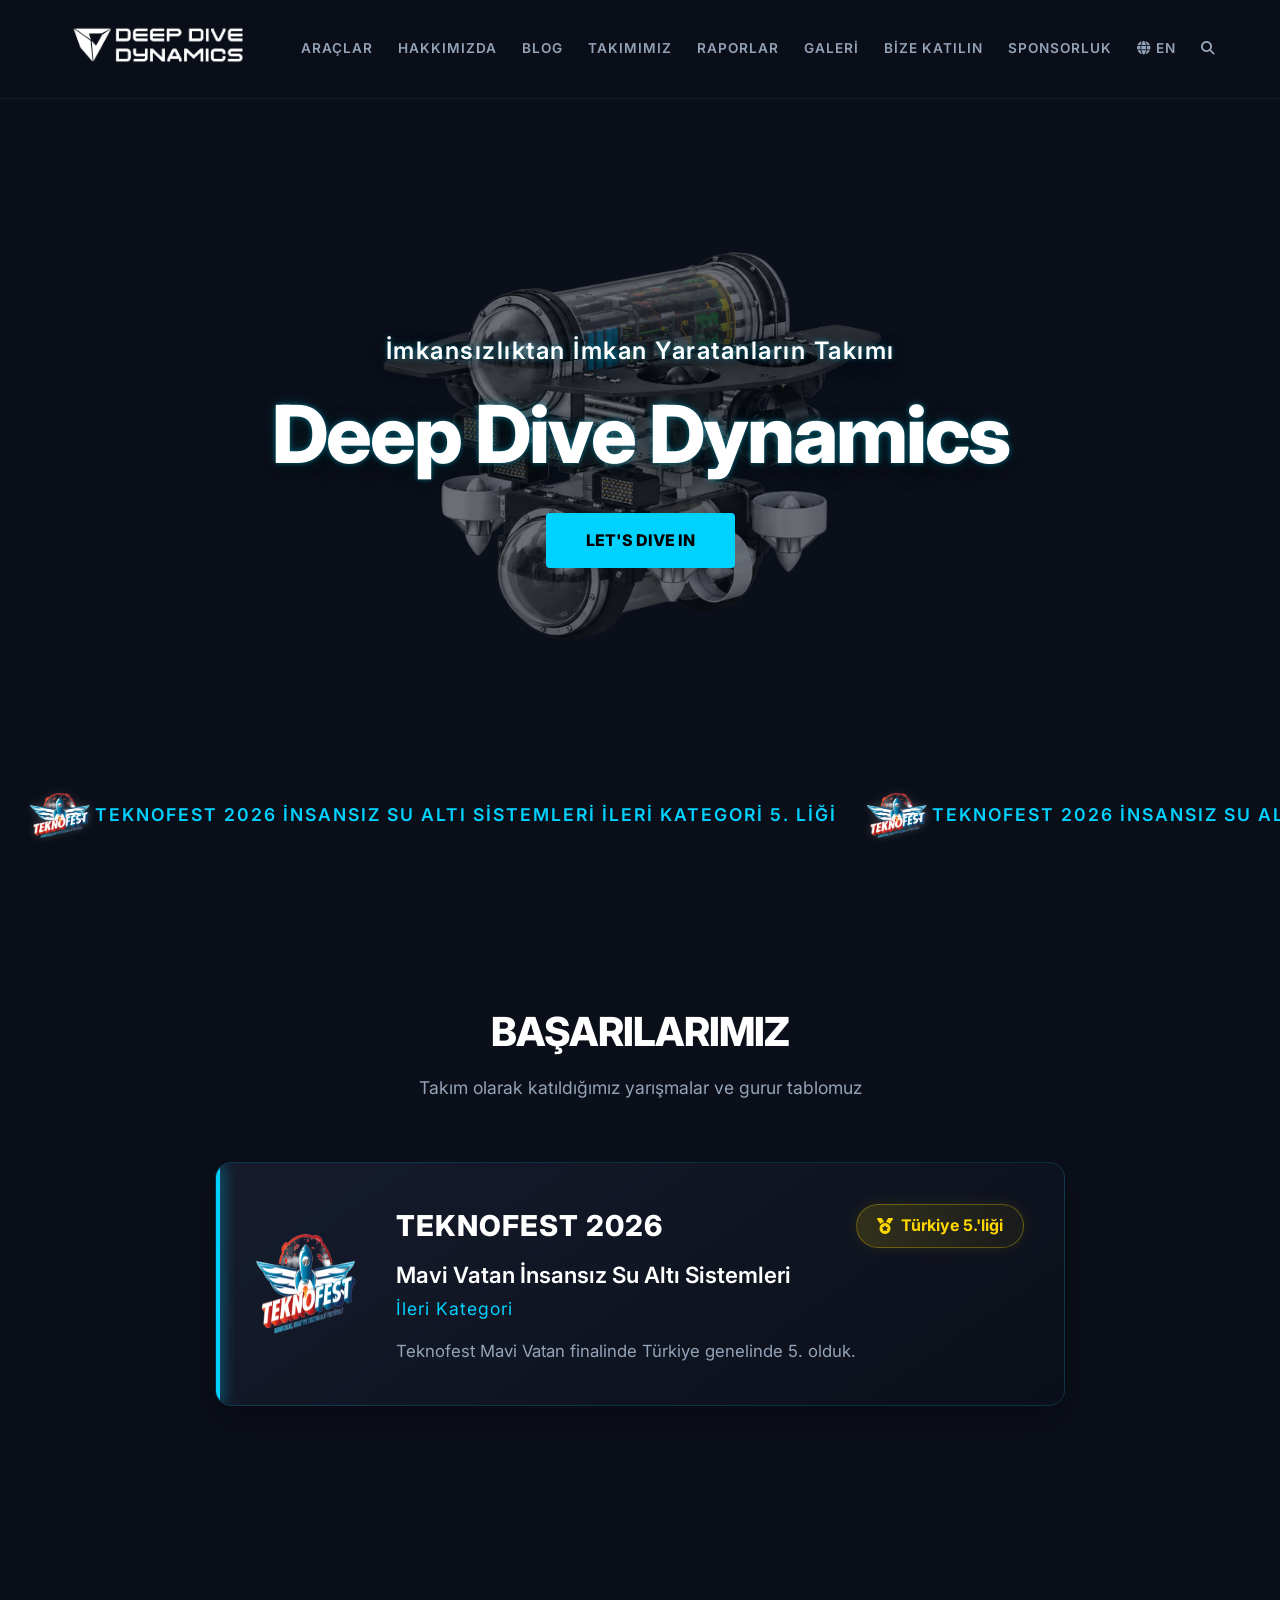
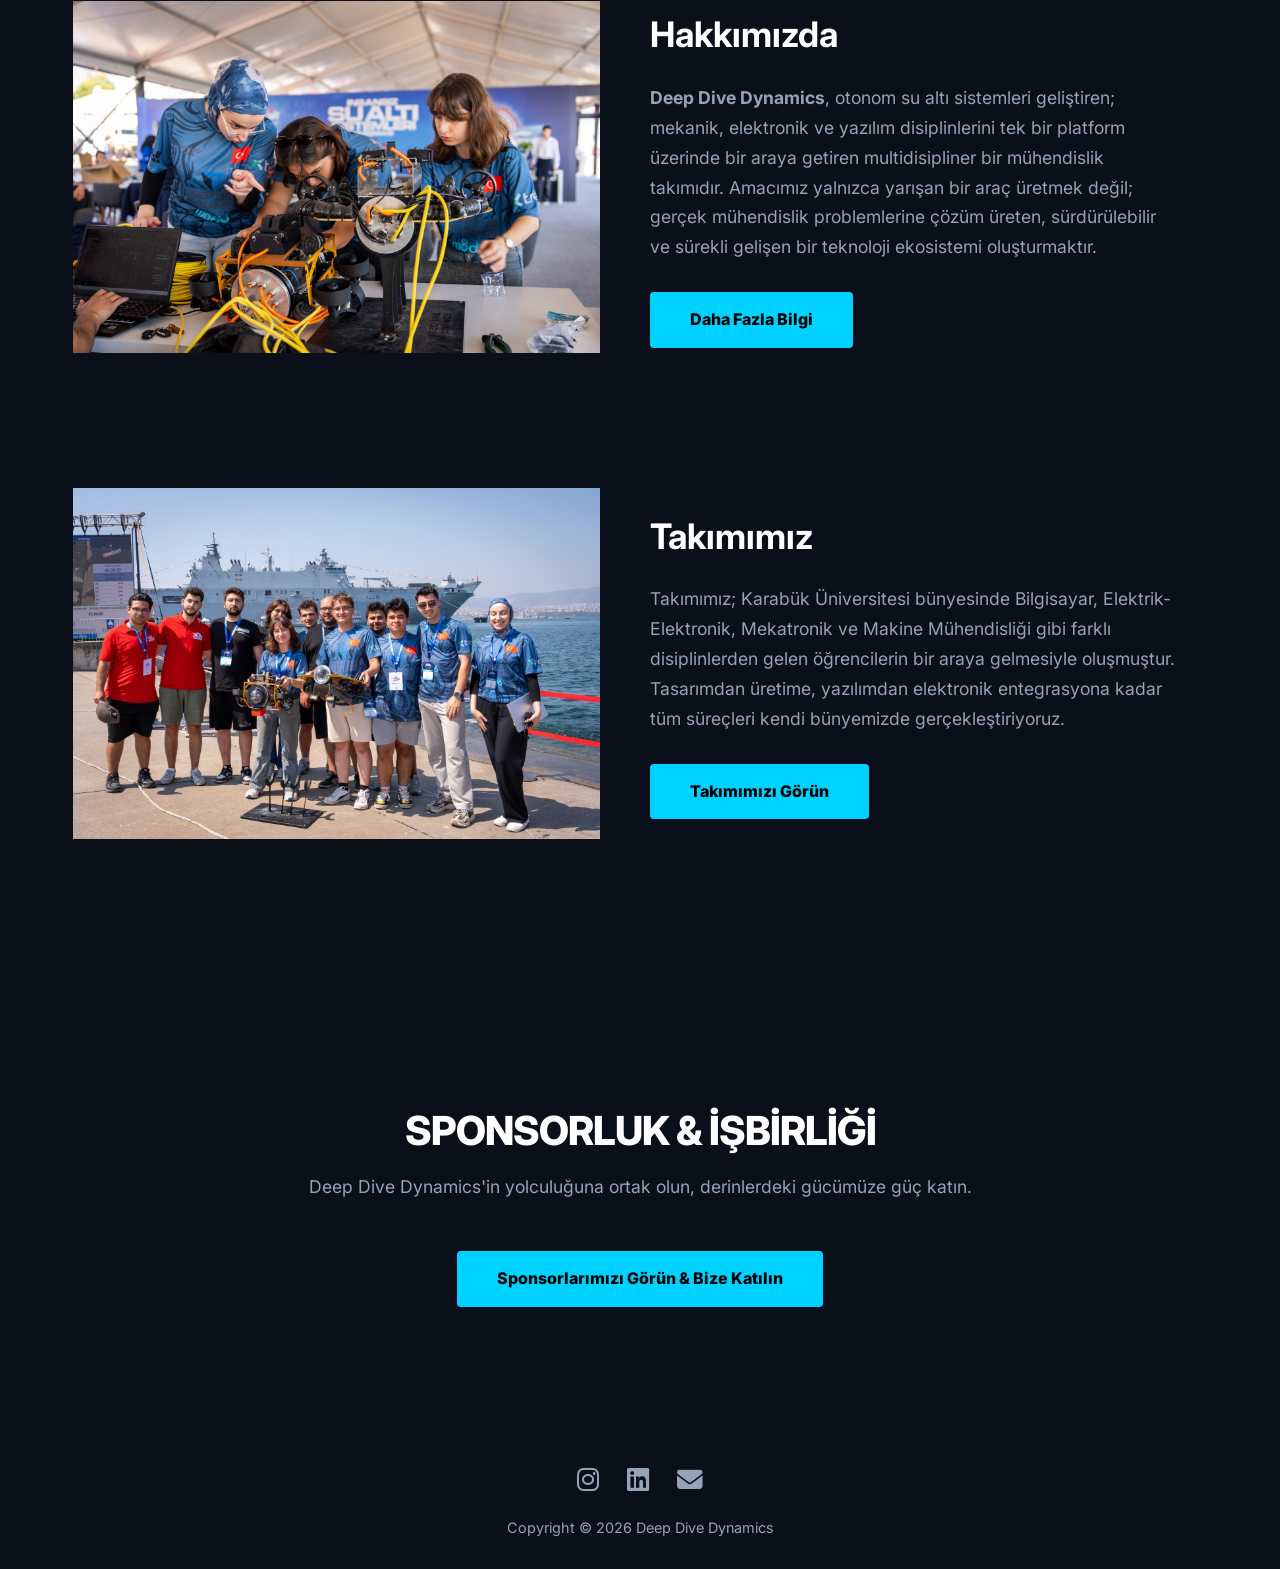
==== commit 9d6fa501: "Update index.html" ====
--- a/index.html
+++ b/index.html
@@ -54,7 +54,7 @@
             data-en="The Team That Creates Possibility Out of Impossibility">İmkansızlıktan İmkan Yaratanların Takımı
         </p>
         <h1>Deep Dive Dynamics</h1>
-        <a href="#projelerimiz" class="btn" data-tr="LET'S DIVE IN" data-en="LET'S DIVE IN">LET'S DIVE IN</a>
+        <a href="#hakkimizda" class="btn" data-tr="LET'S DIVE IN" data-en="LET'S DIVE IN">LET'S DIVE IN</a>
         <!-- KAYAN YAZI (TICKER) BÖLÜMÜ -->
         <div class="news-ticker">
             <!-- 1. Grup -->
--- a/style.css
+++ b/style.css
@@ -172,7 +172,6 @@
 #hero p {
     font-size: 1.5rem;
     color: #ffffff;
-    /* Yazının ana rengi beyaz */
     font-weight: 600;
     letter-spacing: 1.5px;
     text-shadow:
@@ -198,23 +197,201 @@
 }
 
 /* =========================================
+   ANA EKRAN KAYAN YAZI (TICKER) BÖLÜMÜ
+   ========================================= */
+.news-ticker {
+    position: absolute;
+    bottom: 50px;
+    left: 0;
+    width: 100%;
+    overflow: hidden;
+    background-color: rgba(11, 15, 25, 0.9);
+    padding: 12px 0;
+    z-index: 10;
+    display: flex;
+    white-space: nowrap;
+}
+
+/* Sonsuz akış animasyonu */
+.ticker-content {
+    display: flex;
+    flex-shrink: 0;
+    align-items: center;
+    animation: tickerScroll 30s linear infinite;
+}
+.ticker-logo {
+    height: 45px; 
+    width: auto; 
+    object-fit:contain;
+    margin-left: 30px; 
+    margin-right: 5px;
+    filter: drop-shadow(0 0 5px rgba(255, 255, 255, 0.2)); /* Logoya hafif bir parlaklık katar */
+}
+
+/* Kayan yazının kendi stili */
+.marque {
+    color: var(--accent-color);
+    font-weight: 600;
+    font-size: 1.1rem;
+    letter-spacing: 2px;
+    text-transform: uppercase;
+}
+
+/* Yazılar arasına koyduğumuz "///" ayracının stili */
+.marque-divider {
+    color: var(--text-muted);
+    margin: 0 40px;
+    font-size: 1.2rem;
+    opacity: 0.5;
+}
+
+/* Kaydırma Motoru (Animasyon) */
+@keyframes tickerScroll {
+    0% { transform: translateX(0); }
+    100% { transform: translateX(-100%); }
+}
+
+/* =========================================
    GENEL KART SİSTEMİ (PROJELER, BAŞARILAR)
    ========================================= */
-.timeline {
-    display: flex;
-    flex-direction: column;
-    gap: 20px;
-}
-
-.award-card {
-    background-color: var(--surface-color);
-    padding: 30px;
-    border-left: 4px solid var(--accent-color);
-    border-radius: 4px;
-}
-
-.muted-text {
-    color: var(--text-muted);
+.achievement-container {
+    display: flex;
+    justify-content: center;
+    align-items: center;
+    padding: 10px 0 40px 0;
+}
+
+.achievement-card {
+    display: flex;
+    align-items: center;
+    background: linear-gradient(145deg, rgba(38, 48, 75, 0.4), rgba(11, 15, 25, 0.8));
+    border: 1px solid rgba(0, 210, 255, 0.15);
+    border-radius: 16px;
+    padding: 40px;
+    max-width: 850px;
+    width: 100%;
+    gap: 40px;
+    box-shadow: 0 15px 35px rgba(0, 0, 0, 0.3);
+    position: relative;
+    overflow: hidden;
+    transition: transform 0.4s ease, border-color 0.4s ease, box-shadow 0.4s ease;
+}
+
+/* Sol taraftaki neon mavi şerit efekti */
+.achievement-card::before {
+    content: '';
+    position: absolute;
+    top: 0; 
+    left: 0;
+    width: 4px;
+    height: 100%;
+    background: var(--accent-color);
+    box-shadow: 0 0 15px var(--accent-color);
+}
+
+.achievement-card:hover {
+    transform: translateY(-5px);
+    border-color: rgba(0, 210, 255, 0.5);
+    box-shadow: 0 20px 45px rgba(0, 210, 255, 0.15);
+}
+
+/* Kupa İkonunun Kutusu */
+.achievement-icon img {
+    flex-shrink: 0;
+    width: 100px;
+    height: 100px;
+    display: flex;
+    justify-content: center;
+    align-items: center;
+    position: relative;
+    transition: border-color 0.3s ease;
+}
+
+.achievement-card:hover .achievement-icon {
+    border-color: rgba(0, 210, 255, 0.8);
+}
+
+.achievement-icon i {
+    font-size: 3rem;
+    color: var(--accent-color);
+    filter: drop-shadow(0 0 10px rgba(0, 210, 255, 0.5));
+}
+
+.achievement-content {
+    flex: 1;
+}
+
+.achievement-header {
+    display: flex;
+    justify-content: space-between;
+    align-items: center;
+    flex-wrap: wrap;
+    gap: 15px;
+    margin-bottom: 10px;
+}
+
+.achievement-header h3 {
+    font-size: 1.8rem;
+    color: var(--text-light);
+    letter-spacing: 1px;
+    font-weight: 800;
+    margin: 0;
+}
+
+/* Sarı Madalya Etiketi */
+.achievement-badge {
+    background: linear-gradient(90deg, rgba(255, 215, 0, 0.15), rgba(255, 215, 0, 0.05));
+    color: #ffd700;
+    padding: 8px 20px;
+    border-radius: 30px;
+    font-weight: 700;
+    font-size: 1rem;
+    border: 1px solid rgba(255, 215, 0, 0.3);
+    display: inline-flex;
+    align-items: center;
+    gap: 8px;
+    box-shadow: 0 0 15px rgba(255, 215, 0, 0.1);
+}
+
+.achievement-content h4 {
+    font-size: 1.4rem;
+    color: var(--text-light);
+    line-height: 1.4;
+    font-weight: 600;
+    margin-bottom: 15px;
+}
+
+/* "İleri Kategori" yazısının stili */
+.achievement-content h4 span {
+    color: var(--accent-color);
+    font-size: 1.1rem;
+    font-weight: 400;
+    letter-spacing: 1px;
+}
+
+.achievement-desc {
+    color: var(--text-muted);
+    font-size: 1.05rem;
+    line-height: 1.7;
+    margin: 0;
+}
+
+/* Telefonlar İçin Mobil Uyum (Responsive) */
+@media (max-width: 768px) {
+    .achievement-card {
+        flex-direction: column;
+        text-align: center;
+        padding: 35px 25px;
+        gap: 25px;
+    }
+    .achievement-header {
+        flex-direction: column;
+        justify-content: center;
+    }
+    .achievement-card::before {
+        width: 100%;
+        height: 4px;
+    }
 }
 
 .grid {
@@ -229,7 +406,6 @@
     border-radius: 8px;
     cursor: pointer;
     transition: transform 0.3s, background-color 0.3s;
-    border: 1px solid rgba(255, 255, 255, 0.02);
     overflow: hidden;
 }
 
@@ -242,7 +418,6 @@
     width: 100%;
     height: 200px;
     object-fit: cover;
-    border-bottom: 1px solid rgba(255, 255, 255, 0.05);
 }
 
 .card-content {
@@ -251,7 +426,7 @@
 
 .card-content h3 {
     font-size: 1.2rem;
-    margin-bottom: 15px;
+    margin-bottom: 1px;
     color: var(--text-light);
 }
 
@@ -540,11 +715,8 @@
 /* =========================================
    TAKIM KARTLARI BÖLÜMÜ
    ========================================= */
-/* =========================================
-   TAKIM KARTLARI BÖLÜMÜ (AKILLI DİZİLİM EKLENDİ)
-   ========================================= */
 .team-member {
-    width: 240px !important; /* Yüzdelik yerine sabit genişlik vererek esnemesini sağladık */
+    width: 260px !important; /* Yüzdelik yerine sabit genişlik vererek esnemesini sağladık */
     max-width: 100%;
 }
 
@@ -558,10 +730,10 @@
 }
 
 .team-member img {
-    width: 140px;
-    height: 140px;
+    width: 200px;
+    height: 200px;
     object-fit: cover;
-    object-position: top;
+    object-position: center;
     border-radius: 5%;
     margin: 25px auto 0;
     display: block;
@@ -579,13 +751,12 @@
     max-width: 100%;
 }
 
-.team-grid-3,
 .team-otomatik {
     display: flex;
     flex-wrap: wrap;
     justify-content: center;
     gap: 20px;
-    max-width: 1040px; /* Varsayılan: yan yana 4 tane sığar */
+    max-width: 1100px; /* Varsayılan: yan yana 4 tane sığar */
     margin: 0 auto 60px auto;
 }
 
@@ -598,28 +769,37 @@
 .team-otomatik:has(> .team-member:nth-child(5):last-child),
 .team-otomatik:has(> .team-member:nth-child(6):last-child),
 .team-otomatik:has(> .team-member:nth-child(9):last-child){
-    max-width: 760px; /* 3 kart + boşluklar kadar yer kaplar */
+    max-width: 900px; /* 3 kart + boşluklar kadar yer kaplar */
 }
 
 /* Grupta tam 7 veya 8 kişi varsa -> 4 üstte, 3 veya 4 altta olacak şekilde genişletir */
 .team-otomatik:has(> .team-member:nth-child(7):last-child),
 .team-otomatik:has(> .team-member:nth-child(8):last-child) {
-    max-width: 1020px; /* 4 kart + boşluklar kadar yer kaplar */
+    max-width: 1100px; /* 4 kart + boşluklar kadar yer kaplar */
 }
 
 .link {
     display: inline-block;
     margin-top: 15px;
+    margin-right:5px;
 }
 
 .link i {
-    font-size: 26px;
+    font-size: 20px;
     color: #ffffff;
     transition: transform 0.3s, color 0.3s;
 }
 
-.link:hover i {
+.link:hover .fa-linkedin {
     color: #0077b5;
+    transform: scale(1.2);
+}
+.link:hover .fa-github {
+    color: #333333;
+    transform: scale(1.2);
+}
+.link:hover .fa-envelope {
+    color: grey;
     transform: scale(1.2);
 }
 
@@ -641,7 +821,6 @@
     color: var(--text-light);
     font-size: 1.8rem;
     margin-bottom: 20px;
-    border-left: 4px solid var(--accent-color);
     padding-left: 15px;
 }
 
@@ -656,7 +835,6 @@
     background-color: var(--surface-color);
     padding: 30px;
     border-radius: 8px;
-    border: 1px solid rgba(255, 255, 255, 0.02);
     transition: transform 0.3s;
 }
 
@@ -719,7 +897,6 @@
     padding: 50px;
     background: linear-gradient(rgba(11, 15, 25, 0.9), rgba(11, 15, 25, 0.9)), url('images/araclar/araclar_bagli.png') center/cover;
     border-radius: 8px;
-    border: 1px solid rgba(0, 210, 255, 0.2);
 }
 
 .visionary-ending p {
@@ -959,7 +1136,6 @@
 footer {
     text-align: center;
     padding: 30px;
-    border-top: 1px solid rgba(255, 255, 255, 0.05);
     color: var(--text-muted);
     font-size: 0.9rem;
 }
@@ -990,7 +1166,14 @@
 .footer-socials a:hover .fa-envelope {
     color: grey;
 }
-
+.footer-ibrahim {
+    opacity: 0; /* Yazıyı tamamen görünmez yapar ama kapladığı alanı korur */
+    cursor:none; /* Üzerine gelindiğinde link imleci (el) çıkmaz, kimse şüphelenmez */
+    user-select: none; /* Fareyle metin taraması yapıldığında kazara seçilip mavi olmasını engeller */
+    transition: opacity 0.5s ease; /* Yavaşça, şık bir şekilde belirmesini sağlar */
+    outline: none; /* Tıklandığında etrafında varsayılan tarayıcı çerçevesinin çıkmasını önler */
+    display: inline-block;
+}
 /* =========================================
    ARAMA MOTORU (MODAL) TASARIMI - KÜÇÜLTÜLMÜŞ VERSİYON
    ========================================= */
